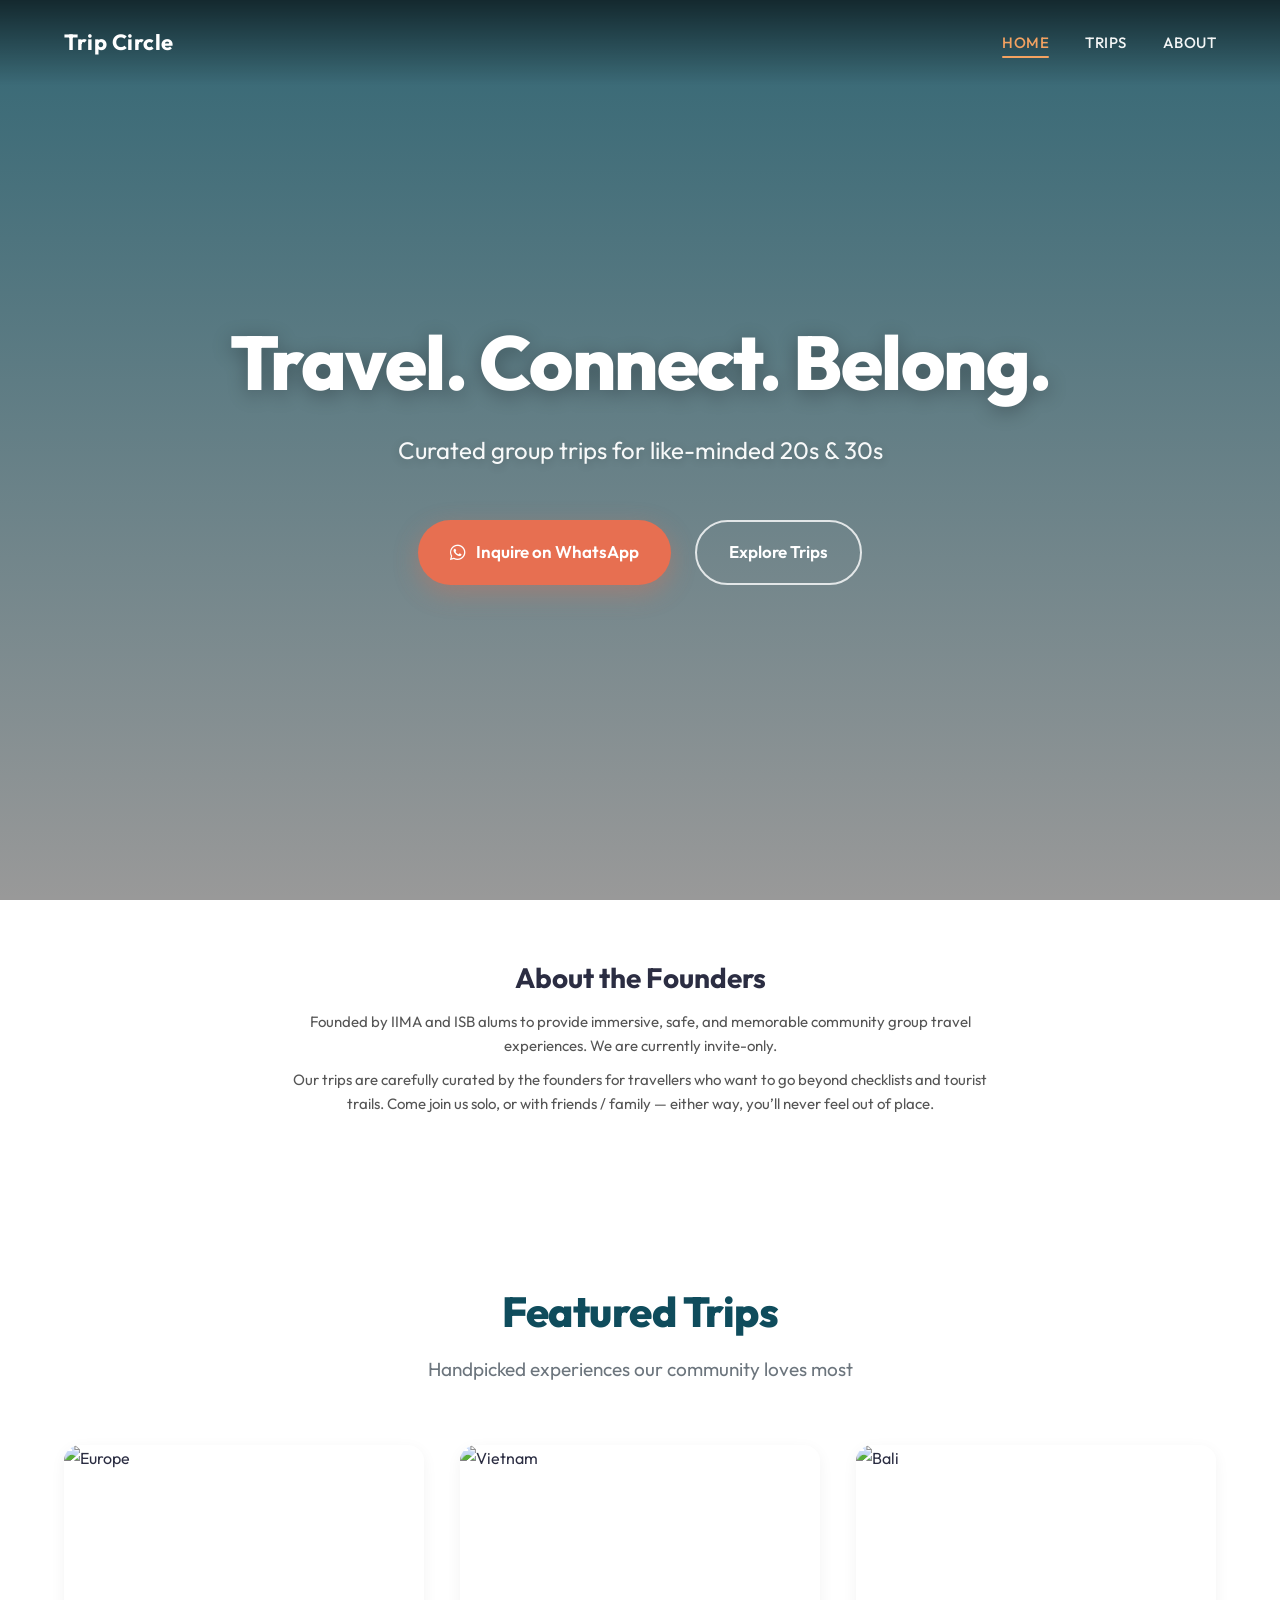
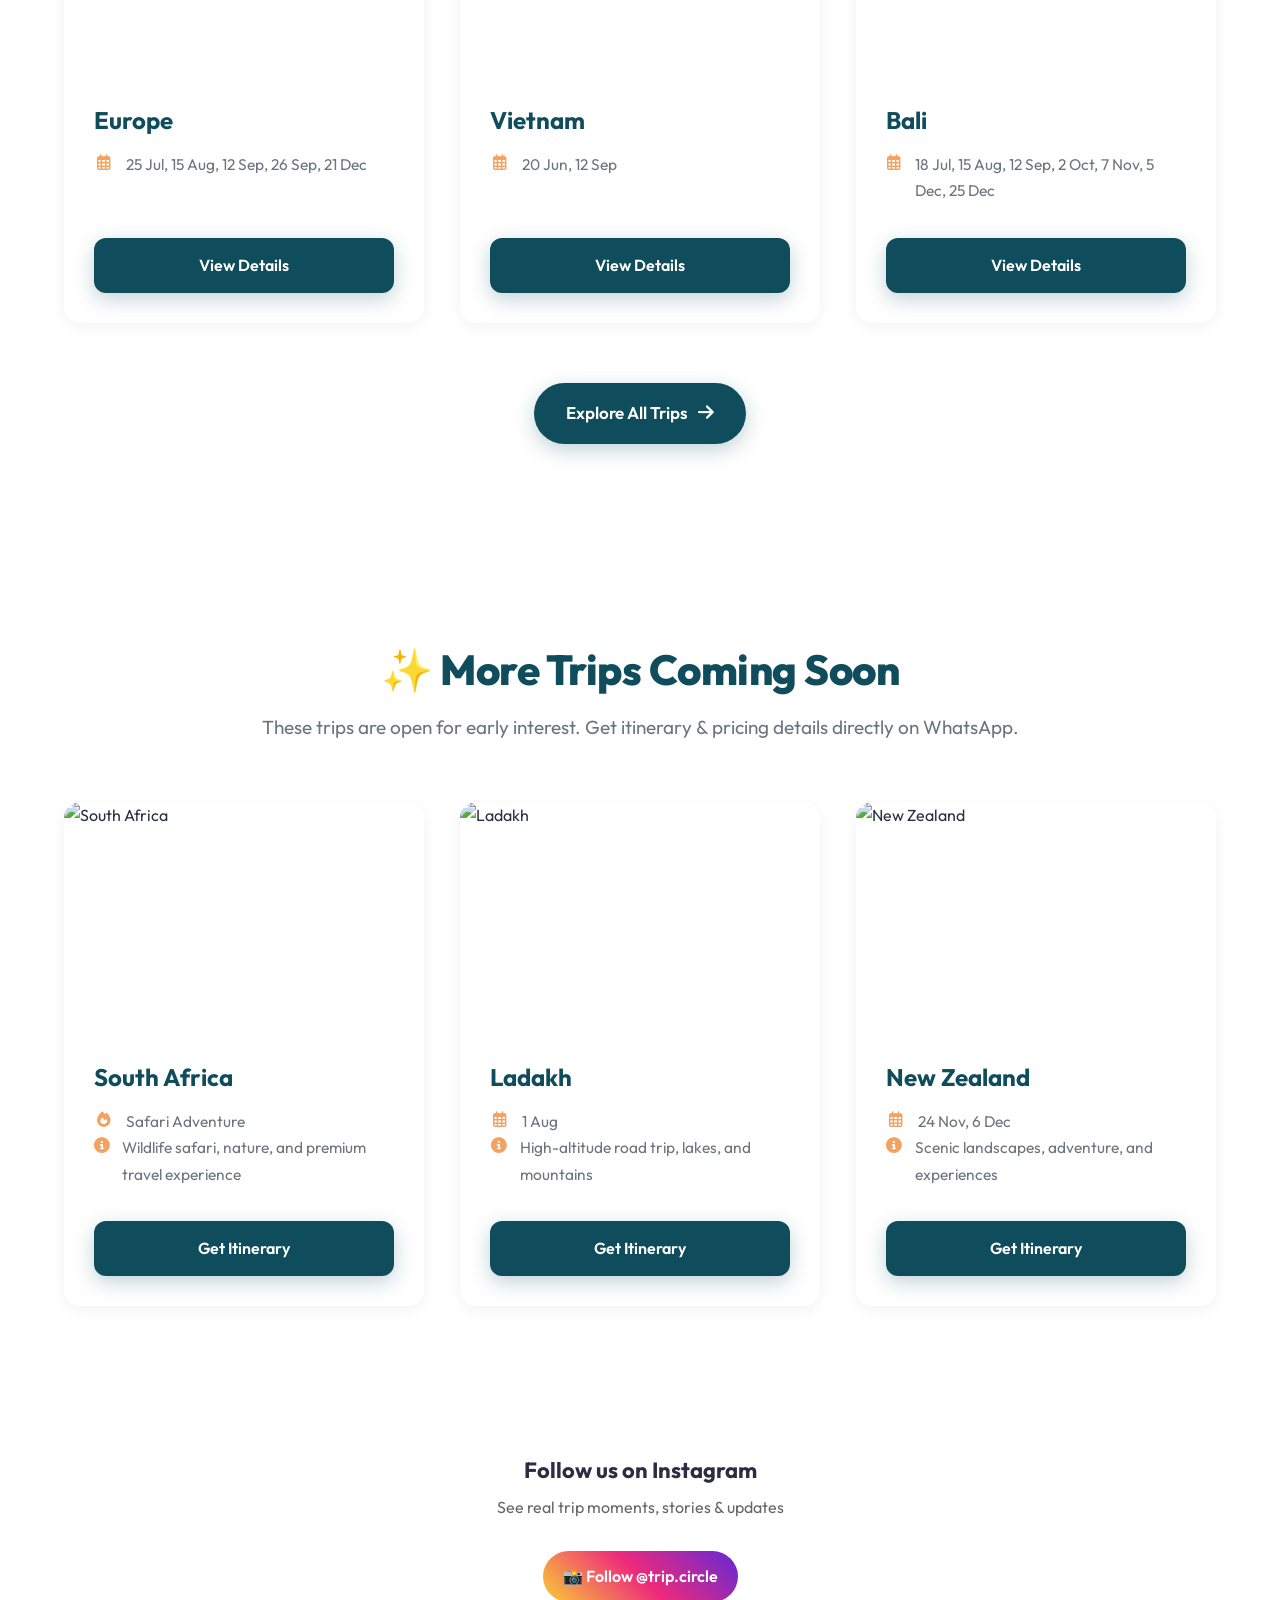
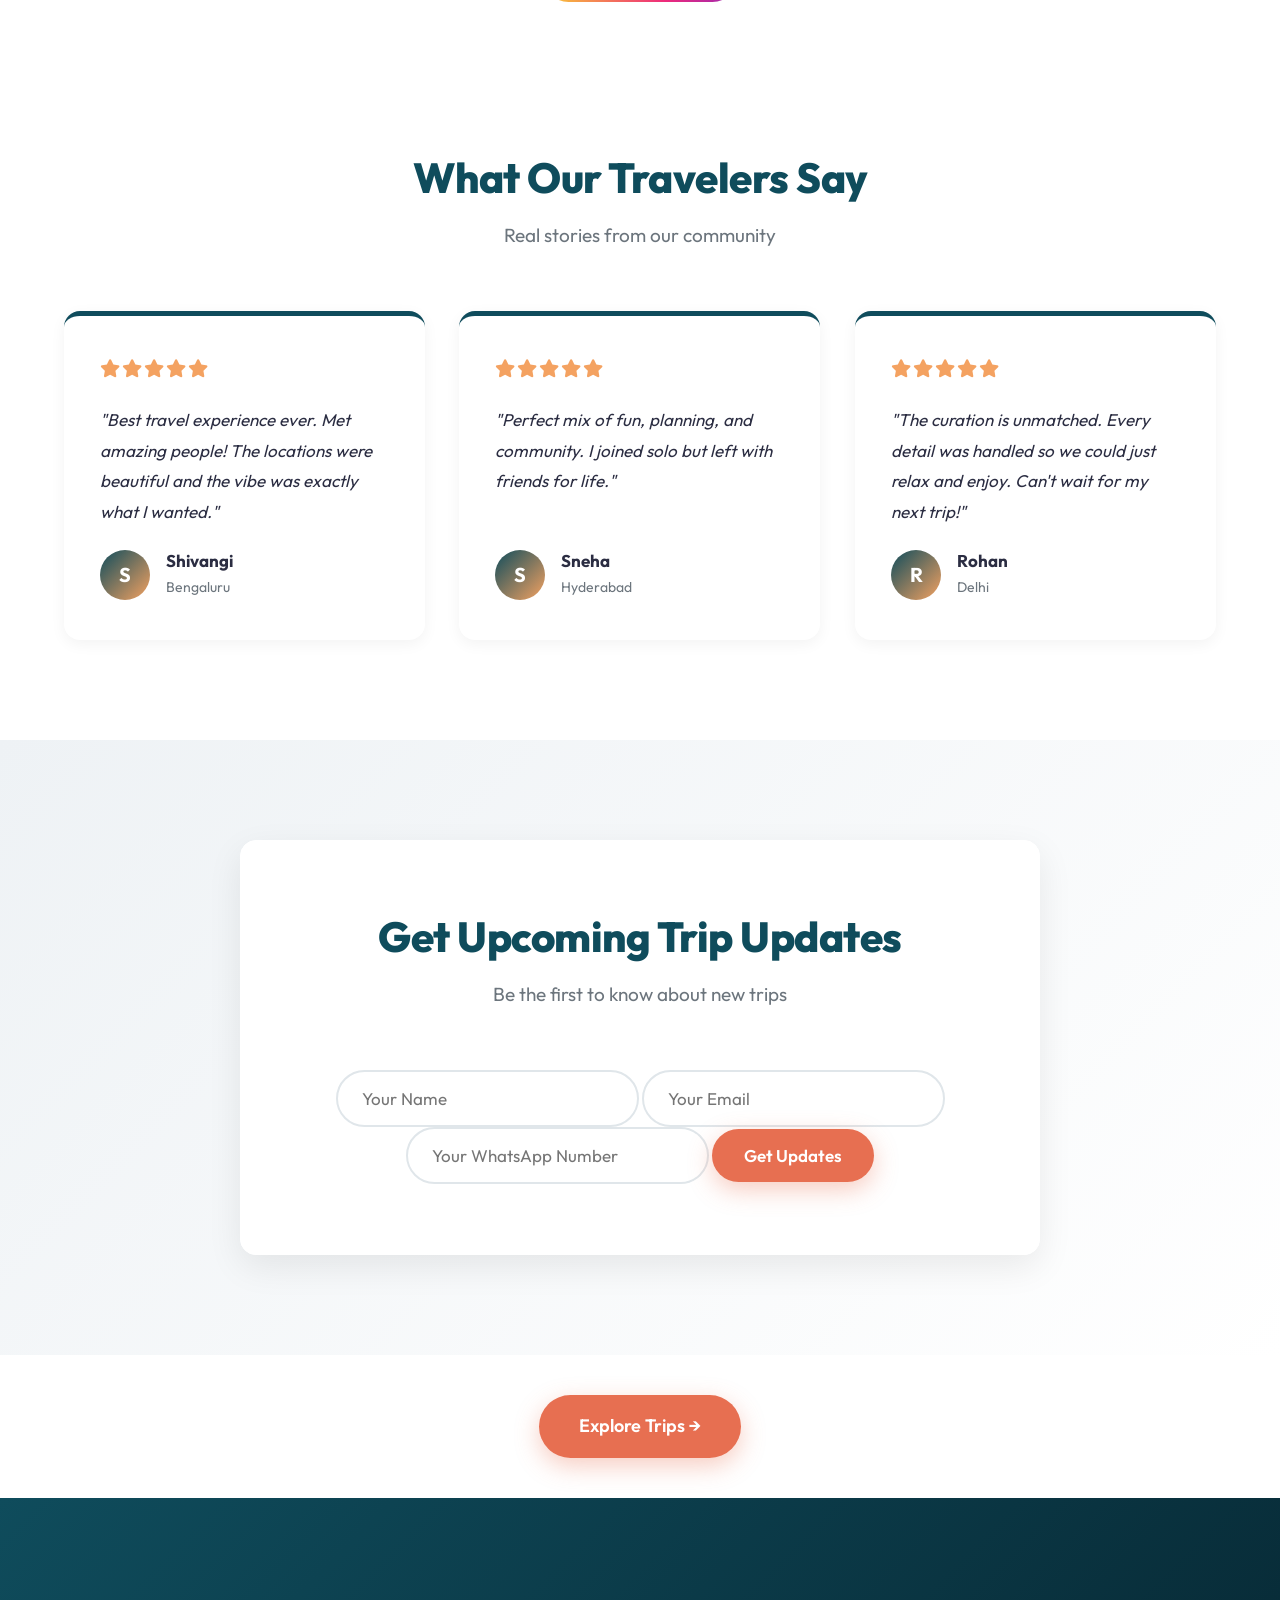
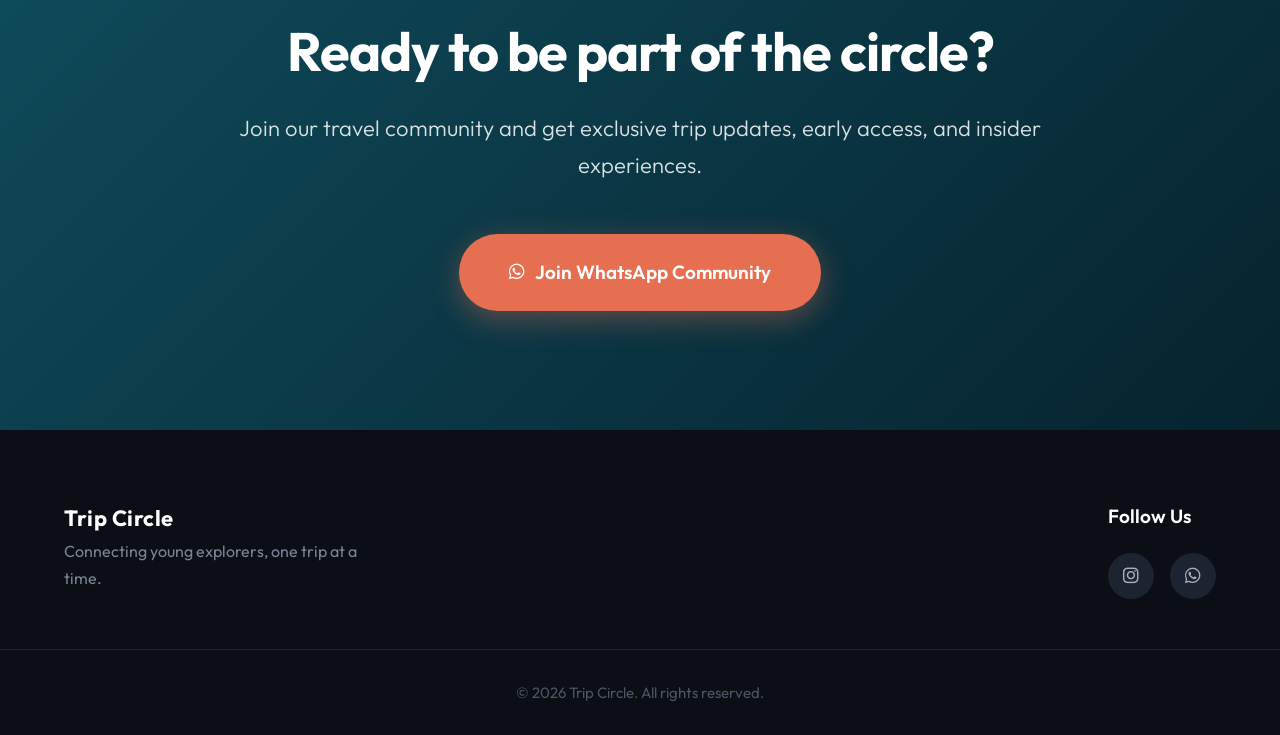
==== index.html @ e9e3b8f3 "Add files via upload Initial Trip Circle website upload" ====
<!DOCTYPE html>
<html lang="en">

<head>
    <meta charset="UTF-8">
    <meta name="viewport" content="width=device-width, initial-scale=1.0">
    <title>Trip Circle - Home</title>
    <meta name="description" content="Curated group trips for like-minded 20s & 30s. Join Trip Circle and travel with your tribe.">
    <link rel="preconnect" href="https://fonts.googleapis.com">
    <link rel="preconnect" href="https://fonts.gstatic.com" crossorigin>
    <link href="https://fonts.googleapis.com/css2?family=Outfit:wght@300;400;500;600;700;800&display=swap" rel="stylesheet">
    <link rel="stylesheet" href="https://cdnjs.cloudflare.com/ajax/libs/font-awesome/6.4.0/css/all.min.css">
    <link rel="stylesheet" href="style.css">
</head>

<body>

    <!-- NAVIGATION -->
    <nav class="navbar fade-in">
        <div class="nav-container">
            <a href="index.html" class="logo-text-only" style="text-decoration: none;">Trip Circle</a>
            <div class="menu-toggle">☰</div>
            <div class="menu-overlay"></div>
            <ul class="nav-links">
                <li><a href="index.html" class="active">Home</a></li>
                <li><a href="trips.html">Trips</a></li>
                <li><a href="about.html">About</a></li>
            </ul>
        </div>
    </nav>

    <!-- HERO SECTION -->
    <header class="hero">
        <div class="hero-overlay"></div>
        <div class="hero-content fade-up-load">
            <h1>Travel. Connect. Belong.</h1>
            <p>Curated group trips for like-minded 20s & 30s</p>
            <div class="hero-actions cta-buttons">
                <a href="https://wa.me/919480068906"
                    class="btn btn-primary pulse-anim" target="_blank" rel="noopener noreferrer">
                    <i class="fab fa-whatsapp"></i> Inquire on WhatsApp
                </a>
                <a href="trips.html" class="btn btn-outline">Explore Trips</a>
            </div>
        </div>
    </header>

    <section class="about-founders">
        <div class="container">
            <h2>About the Founders</h2>
            <p>
                Founded by IIMA and ISB alums to provide immersive, safe, and memorable community group travel experiences.
                We are currently invite-only.
            </p>
            <p>
                Our trips are carefully curated by the founders for travellers who want to go beyond checklists and tourist trails.
                Come join us solo, or with friends / family — either way, you’ll never feel out of place.
            </p>
        </div>
    </section>

    <!-- FEATURED TRIPS SECTION (3 only on Home) -->
    <section id="trips" class="up-trips section">
        <div class="container">
            <div class="section-title fade-up">
                <h2>Featured Trips</h2>
                <p>Handpicked experiences our community loves most</p>
            </div>

            <div class="trips-grid">
                <!-- Europe - Most Popular -->
                <div class="trip-card fade-up">
                    <div class="trip-img">
                        <img src="images/europe.jpg"
                            alt="Europe" loading="lazy">
                    </div>
                    <div class="trip-content">
                        <div class="trip-header">
                            <h3>Europe</h3>
                        </div>
                        <ul class="trip-details">
                            <li><i class="far fa-calendar-alt"></i> 25 Jul, 15 Aug, 12 Sep, 26 Sep, 21 Dec</li>
                        </ul>
                        <a href="europe-amsterdam-budapest.html"
                            class="btn btn-secondary btn-block">
                            View Details
                        </a>
                    </div>
                </div>

                <!-- Vietnam - Featured -->
                <div class="trip-card fade-up" style="transition-delay: 80ms;">
                    <div class="trip-img">
                        <img src="images/vietnam.jpg"
                            alt="Vietnam" loading="lazy">
                    </div>
                    <div class="trip-content">
                        <div class="trip-header">
                            <h3>Vietnam</h3>
                        </div>
                        <ul class="trip-details">
                            <li><i class="far fa-calendar-alt"></i> 20 Jun, 12 Sep</li>
                        </ul>
                        <a href="vietnam.html"
                            class="btn btn-secondary btn-block">
                            View Details
                        </a>
                    </div>
                </div>

                <!-- Bali -->
                <div class="trip-card fade-up" style="transition-delay: 160ms;">
                    <div class="trip-img">
                        <img src="images/bali.jpg"
                            alt="Bali" loading="lazy">
                    </div>
                    <div class="trip-content">
                        <div class="trip-header">
                            <h3>Bali</h3>
                        </div>
                        <ul class="trip-details">
                            <li><i class="far fa-calendar-alt"></i> 18 Jul, 15 Aug, 12 Sep, 2 Oct, 7 Nov, 5 Dec, 25 Dec</li>
                        </ul>
                        <a href="bali.html"
                            class="btn btn-secondary btn-block">
                            View Details
                        </a>
                    </div>
                </div>
            </div>

            <!-- Explore All CTA -->
            <div class="explore-all-wrap fade-up">
                <a href="trips.html" class="btn btn-secondary">
                    Explore All Trips <i class="fas fa-arrow-right"></i>
                </a>
            </div>
        </div>
    </section>

    <!-- MORE TRIPS COMING SOON -->
    <section class="section">
        <div class="container">
            <div class="section-title fade-up">
                <h2>✨ More Trips Coming Soon</h2>
                <p>These trips are open for early interest. Get itinerary & pricing details directly on WhatsApp.</p>
            </div>

            <div class="trips-grid">
                <!-- South Africa -->
                <div class="trip-card fade-up">
                    <div class="trip-img">
                        <img src="images/east-africa.jpg" alt="South Africa" loading="lazy">
                    </div>
                    <div class="trip-content">
                        <div class="trip-header">
                            <h3>South Africa</h3>
                        </div>
                        <ul class="trip-details">
                            <li><i class="fas fa-fire"></i> Safari Adventure</li>
                            <li><i class="fas fa-info-circle"></i> Wildlife safari, nature, and premium travel experience</li>
                        </ul>
                        <a href="https://wa.me/919480068906?text=Hey%20I%20am%20interested%20in%20South%20Africa%20trip" class="btn btn-secondary btn-block" target="_blank" rel="noopener noreferrer" data-static-wa="true">Get Itinerary</a>
                    </div>
                </div>

                <!-- Ladakh -->
                <div class="trip-card fade-up" style="transition-delay: 70ms;">
                    <div class="trip-img">
                        <img src="images/ladakh.jpg" alt="Ladakh" loading="lazy">
                    </div>
                    <div class="trip-content">
                        <div class="trip-header">
                            <h3>Ladakh</h3>
                        </div>
                        <ul class="trip-details">
                            <li><i class="far fa-calendar-alt"></i> 1 Aug</li>
                            <li><i class="fas fa-info-circle"></i> High-altitude road trip, lakes, and mountains</li>
                        </ul>
                        <a href="https://wa.me/919480068906?text=Hey%20I%20am%20interested%20in%20Ladakh%20trip" class="btn btn-secondary btn-block" target="_blank" rel="noopener noreferrer" data-static-wa="true">Get Itinerary</a>
                    </div>
                </div>

                <!-- New Zealand -->
                <div class="trip-card fade-up" style="transition-delay: 140ms;">
                    <div class="trip-img">
                        <img src="images/new-zealand.jpg" alt="New Zealand" loading="lazy">
                    </div>
                    <div class="trip-content">
                        <div class="trip-header">
                            <h3>New Zealand</h3>
                        </div>
                        <ul class="trip-details">
                            <li><i class="far fa-calendar-alt"></i> 24 Nov, 6 Dec</li>
                            <li><i class="fas fa-info-circle"></i> Scenic landscapes, adventure, and experiences</li>
                        </ul>
                        <a href="https://wa.me/919480068906?text=Hey%20I%20am%20interested%20in%20New%20Zealand%20trip" class="btn btn-secondary btn-block" target="_blank" rel="noopener noreferrer" data-static-wa="true">Get Itinerary</a>
                    </div>
                </div>
            </div>
        </div>
    </section>

    <section class="insta-follow">
        <h3>Follow us on Instagram</h3>
        <p>See real trip moments, stories & updates</p>
        <a href="https://www.instagram.com/trip.circle?igsh=MXNuM3I5YWVoNGF1Mg==" target="_blank" class="insta-btn">
            📸 Follow @trip.circle
        </a>
    </section>

    <!-- REVIEWS SECTION -->
    <section id="reviews" class="reviews section">
        <div class="container">
            <div class="section-title fade-up">
                <h2>What Our Travelers Say</h2>
                <p>Real stories from our community</p>
            </div>
            <div class="reviews-grid">
                <div class="review-card fade-up" style="transition-delay: 50ms;">
                    <div class="stars">
                        <i class="fas fa-star"></i><i class="fas fa-star"></i><i class="fas fa-star"></i><i class="fas fa-star"></i><i class="fas fa-star"></i>
                    </div>
                    <p class="review-text">"Best travel experience ever. Met amazing people! The locations were beautiful and the vibe was exactly what I wanted."</p>
                    <div class="reviewer">
                        <div class="reviewer-initial">S</div>
                        <div class="reviewer-info">
                            <h4>Shivangi</h4><span>Bengaluru</span>
                        </div>
                    </div>
                </div>
                <div class="review-card fade-up" style="transition-delay: 150ms;">
                    <div class="stars">
                        <i class="fas fa-star"></i><i class="fas fa-star"></i><i class="fas fa-star"></i><i class="fas fa-star"></i><i class="fas fa-star"></i>
                    </div>
                    <p class="review-text">"Perfect mix of fun, planning, and community. I joined solo but left with friends for life."</p>
                    <div class="reviewer">
                        <div class="reviewer-initial">S</div>
                        <div class="reviewer-info">
                            <h4>Sneha</h4><span>Hyderabad</span>
                        </div>
                    </div>
                </div>
                <div class="review-card fade-up" style="transition-delay: 250ms;">
                    <div class="stars">
                        <i class="fas fa-star"></i><i class="fas fa-star"></i><i class="fas fa-star"></i><i class="fas fa-star"></i><i class="fas fa-star"></i>
                    </div>
                    <p class="review-text">"The curation is unmatched. Every detail was handled so we could just relax and enjoy. Can't wait for my next trip!"</p>
                    <div class="reviewer">
                        <div class="reviewer-initial">R</div>
                        <div class="reviewer-info">
                            <h4>Rohan</h4><span>Delhi</span>
                        </div>
                    </div>
                </div>
            </div>
        </div>
    </section>

    <!-- EMAIL SUBSCRIPTION SECTION -->
    <section class="newsletter section fade-up">
        <div class="container">
            <div class="newsletter-card">
                <div class="section-title">
                    <h2>Get Upcoming Trip Updates</h2>
                    <p>Be the first to know about new trips</p>
                </div>
                                <form name="trip-updates" method="POST" data-netlify="true" netlify-honeypot="bot-field" action="/thank-you.html">

  <input type="hidden" name="form-name" value="trip-updates" />

    <p style="display:none">
        <label>Don’t fill this out: <input name="bot-field" /></label>
    </p>

  <input type="text" name="name" placeholder="Your Name" required class="form-input">

  <input type="email" name="email" placeholder="Your Email" required class="form-input">

    <input type="tel" name="whatsapp" placeholder="Your WhatsApp Number" required class="form-input">

  <button type="submit" class="btn btn-primary">Get Updates</button>

</form>
                <div id="success-msg" class="success-msg">You're now part of Trip Circle 🎉</div>
            </div>
        </div>
    </section>

    <!-- EXPLORE TRIPS BUTTON SECTION -->
    <section class="section" style="text-align: center; padding: 40px 0;">
        <div class="container fade-up">
            <a href="trips.html" class="btn btn-primary" style="font-size: 18px; padding: 16px 40px; border-radius: 50px;">Explore Trips &rarr;</a>
        </div>
    </section>

    <!-- FINAL CTA SECTION -->
    <section class="final-cta">
        <div class="cta-content fade-up">
            <h2>Ready to be part of the circle?</h2>
            <p>Join our travel community and get exclusive trip updates, early access, and insider experiences.</p>
            <a href="https://whatsapp.com/channel/0029VbBq3bUJkK7CwxouRG3i"
               class="btn btn-cta pulse-anim" target="_blank" rel="noopener noreferrer">
                <i class="fab fa-whatsapp"></i> Join WhatsApp Community
            </a>
        </div>
    </section>

    <!-- FOOTER -->
    <footer class="footer">
        <div class="container footer-content">
            <div class="brand">
                <div class="logo-text-only">Trip Circle</div>
                <p>Connecting young explorers, one trip at a time.</p>
            </div>
            <div class="links">
                <p>Follow Us</p>
                <div class="socials">
                    <a href="https://www.instagram.com/trip.circle?igsh=MXNuM3I5YWVoNGF1Mg==" target="_blank" rel="noopener noreferrer"><i class="fab fa-instagram"></i></a>
                    <a href="https://whatsapp.com/channel/0029VbBq3bUJkK7CwxouRG3i" target="_blank" rel="noopener noreferrer"><i class="fab fa-whatsapp"></i></a>
                </div>
            </div>
        </div>
        <div class="copyright">&copy; 2026 Trip Circle. All rights reserved.</div>
    </footer>

    <script>
        function applyDynamicWhatsAppLinks() {
            const baseWhatsAppUrl = "https://wa.me/919480068906";
            const defaultTripName = (document.querySelector(".page-hero h1, .hero h1, h1")?.textContent || document.title || "Trip")
                .replace(/\s*-\s*Trip Circle\s*$/i, "")
                .trim();

            document.querySelectorAll("a[href*=\"wa.me/919480068906\"]:not([data-static-wa='true'])").forEach(link => {
                let tripName = defaultTripName;
                const tripCard = link.closest(".trip-card, .trip-item, .destination-card, .card");
                const heading = tripCard ? tripCard.querySelector("h2, h3, h4") : null;
                if (heading && heading.textContent.trim()) {
                    tripName = heading.textContent.trim();
                }

                const message = "Hi Trip Circle, I'm interested in " + tripName + ". Please share details.";
                link.href = baseWhatsAppUrl + "?text=" + encodeURIComponent(message);
            });
        }

        document.addEventListener('DOMContentLoaded', () => {
            applyDynamicWhatsAppLinks();
            const observer = new IntersectionObserver((entries, obs) => {
                entries.forEach(entry => {
                    if (entry.isIntersecting) {
                        entry.target.classList.add('visible');
                        obs.unobserve(entry.target);
                    }
                });
            }, { threshold: 0.12 });
            document.querySelectorAll('.fade-up').forEach(el => observer.observe(el));

            const form = document.getElementById('subscribe-form');
            const successMsg = document.getElementById('success-msg');
            if (form) {
                form.addEventListener('submit', (e) => {
                    e.preventDefault();
                    const btn = form.querySelector('button');
                    btn.innerHTML = '<i class="fas fa-spinner fa-spin"></i>';
                    setTimeout(() => {
                        form.style.display = 'none';
                        successMsg.style.display = 'block';
                    }, 800);
                });
            }
        });

        const menu = document.querySelector(".nav-links");
        const overlay = document.querySelector(".menu-overlay");
        const menuToggle = document.querySelector(".menu-toggle");

        if (menuToggle && menu && overlay) {
            menuToggle.onclick = () => {
                menu.classList.toggle("active");
                overlay.classList.toggle("active");
            };

            overlay.onclick = () => {
                menu.classList.remove("active");
                overlay.classList.remove("active");
            };

            document.querySelectorAll(".nav-links a").forEach(link => {
                link.addEventListener("click", () => {
                    menu.classList.remove("active");
                    overlay.classList.remove("active");
                });
            });
        }
    </script>
</body>
</html>
---- style.css ----
/* ==========================================================================
   CSS VARIABLES & BASE STYLES
   ========================================================================== */
:root {
    --primary: #0f4c5c;
    --primary-dark: #093440;
    --secondary: #e76f51;
    --secondary-light: #f4a261;
    --text-main: #2b2d42;
    --text-muted: #6c757d;
    --bg-light: #f6f8f9;
    --bg-newsletter: linear-gradient(135deg, #eef2f5 0%, #ffffff 100%);
    --bg-white: #ffffff;
    --font-main: 'Outfit', sans-serif;
    --border-radius: 16px;
    --border-radius-sm: 10px;
    --transition: all 0.35s cubic-bezier(0.25, 0.8, 0.25, 1);
    --shadow-sm: 0 4px 15px rgba(0, 0, 0, 0.05);
    --shadow-md: 0 12px 35px rgba(0, 0, 0, 0.08);
    --shadow-lg: 0 25px 50px rgba(0, 0, 0, 0.12);
}

* {
    margin: 0;
    padding: 0;
    box-sizing: border-box;
}

html {
    scroll-behavior: smooth;
}

body {
    font-family: var(--font-main);
    color: var(--text-main);
    background-color: var(--bg-white);
    line-height: 1.7;
    overflow-x: hidden;
    -webkit-font-smoothing: antialiased;
}

h1, h2, h3, h4 {
    font-weight: 700;
    line-height: 1.25;
    color: var(--text-main);
}

a {
    text-decoration: none;
    color: inherit;
    transition: var(--transition);
}

img {
    max-width: 100%;
    display: block;
    object-fit: cover;
}

/* ==========================================================================
   SCROLL ANIMATIONS (Intersection Observer)
   ========================================================================== */
.fade-up {
    opacity: 0;
    transform: translateY(40px);
    transition: opacity 0.8s cubic-bezier(0.16, 1, 0.3, 1), transform 0.8s cubic-bezier(0.16, 1, 0.3, 1);
    will-change: opacity, transform;
}

.fade-up.visible {
    opacity: 1;
    transform: translateY(0);
}

.fade-in {
    animation: fadeIn 1.5s ease forwards;
}

.fade-up-load {
    animation: fadeUpLoad 1.2s cubic-bezier(0.16, 1, 0.3, 1) forwards;
}

@keyframes fadeIn {
    0%   { opacity: 0; }
    100% { opacity: 1; }
}

@keyframes fadeUpLoad {
    0%   { opacity: 0; transform: translateY(30px); }
    100% { opacity: 1; transform: translateY(0); }
}

/* ==========================================================================
   UTILITIES
   ========================================================================== */
.container {
    max-width: 1200px;
    margin: 0 auto;
    padding: 0 24px;
}

.section {
    padding: 100px 0;
}

.section-title {
    text-align: center;
    margin-bottom: 60px;
}

.section-title h2 {
    font-size: 42px;
    font-weight: 800;
    margin-bottom: 14px;
    color: var(--primary);
    letter-spacing: -0.5px;
}

.section-title p {
    font-size: 19px;
    color: var(--text-muted);
}

.payment-terms-section {
    margin-top: 40px;
    margin-bottom: 40px;
}

.payment-terms-section h2 {
    font-size: 36px;
    font-weight: 800;
    color: var(--primary);
    margin-bottom: 20px;
    text-align: center;
}

.payment-box {
    background: #fff;
    border-radius: 16px;
    padding: 20px;
    box-shadow: 0 8px 24px rgba(0, 0, 0, 0.06);
}

.payment-box p {
    margin: 8px 0;
    font-size: 15px;
}

.title-underline {
    width: 60px;
    height: 4px;
    background: linear-gradient(to right, var(--primary), var(--secondary));
    border-radius: 2px;
    margin: 16px auto 0;
}

.bg-light {
    background-color: var(--bg-light);
}

.text-center {
    text-align: center;
}

.about-trip {
    padding: 80px 0 40px;
}

.about-trip .container {
    text-align: center;
}

.about-trip h2 {
    font-size: 32px;
    color: var(--primary);
    margin-bottom: 12px;
}

.about-trip p {
    max-width: 820px;
    margin: 0 auto;
    font-size: 18px;
    color: var(--text-muted);
    line-height: 1.7;
}

/* ==========================================================================
   BUTTONS
   ========================================================================== */
.btn {
    display: inline-flex;
    align-items: center;
    justify-content: center;
    gap: 10px;
    padding: 16px 32px;
    border-radius: 50px;
    font-family: var(--font-main);
    font-weight: 600;
    font-size: 17px;
    cursor: pointer;
    border: none;
    transition: transform 0.3s cubic-bezier(0.25, 0.8, 0.25, 1), box-shadow 0.3s ease, background 0.3s ease;
    white-space: nowrap;
}

.btn i {
    font-size: 18px;
}

.btn-primary {
    background: var(--secondary);
    color: #fff;
    box-shadow: 0 8px 25px rgba(231, 111, 81, 0.35);
}

.btn-primary:hover {
    background: #d65536;
    transform: translateY(-4px);
    box-shadow: 0 12px 30px rgba(231, 111, 81, 0.45);
}

.btn-outline {
    background: transparent;
    color: #fff;
    border: 2px solid rgba(255, 255, 255, 0.8);
    backdrop-filter: blur(5px);
}

.btn-outline:hover {
    background: rgba(255, 255, 255, 0.15);
    border-color: #fff;
    transform: translateY(-2px);
}

.btn-secondary {
    background: var(--primary);
    color: #fff;
    box-shadow: 0 6px 20px rgba(15, 76, 92, 0.25);
}

.btn-secondary:hover {
    background: var(--primary-dark);
    transform: translateY(-3px);
    box-shadow: 0 10px 25px rgba(15, 76, 92, 0.35);
}

.btn-cta {
    background: var(--secondary);
    color: white;
    padding: 22px 50px;
    font-size: 19px;
    box-shadow: 0 8px 30px rgba(231, 111, 81, 0.4);
}

.btn-cta:hover {
    background: #d65536;
    transform: translateY(-4px);
}

.btn-block {
    display: flex;
    width: 100%;
    margin-top: 24px;
    padding: 14px;
    border-radius: 12px;
    font-size: 16px;
}

.pulse-anim {
    animation: pulse 2.5s infinite;
}

@keyframes pulse {
    0%   { box-shadow: 0 0 0 0 rgba(231, 111, 81, 0.6); }
    70%  { box-shadow: 0 0 0 16px rgba(231, 111, 81, 0); }
    100% { box-shadow: 0 0 0 0 rgba(231, 111, 81, 0); }
}

/* ==========================================================================
   NAVIGATION
   ========================================================================== */
.navbar {
    position: absolute;
    top: 0;
    width: 100%;
    z-index: 100;
    padding: 24px 0;
    background: linear-gradient(to bottom, rgba(0,0,0,0.6), transparent);
}

.nav-container {
    max-width: 1200px;
    margin: 0 auto;
    padding: 0 24px;
    display: flex;
    justify-content: space-between;
    align-items: center;
}

.logo {
    display: flex;
    align-items: center;
    gap: 10px;
    text-decoration: none;
}

.nav-links {
    list-style: none;
    display: flex;
    gap: 36px;
}

.nav-links a {
    color: rgba(255,255,255,0.95);
    font-weight: 500;
    font-size: 15px;
    text-transform: uppercase;
    letter-spacing: 0.5px;
    position: relative;
}

.nav-links a::after {
    content: '';
    position: absolute;
    bottom: -6px;
    left: 0;
    width: 0;
    height: 2px;
    background: var(--secondary-light);
    border-radius: 2px;
    transition: width 0.3s ease;
}

.nav-links a:hover::after,
.nav-links a.active::after {
    width: 100%;
}

.nav-links a:hover,
.nav-links a.active {
    color: var(--secondary-light);
}

/* ==========================================================================
   HERO BLOCKS
   ========================================================================== */
.hero {
    position: relative;
    height: 100vh;
    min-height: 680px;
    display: flex;
    align-items: center;
    justify-content: center;
    text-align: center;
    background-image: url('https://images.unsplash.com/photo-1539635278303-d4002c07eae3?auto=format&fit=crop&w=1920&q=80');
    background-size: cover;
    background-position: center;
}

.hero-overlay {
    position: absolute;
    inset: 0;
    background: linear-gradient(to bottom, rgba(15, 76, 92, 0.85) 0%, rgba(0, 0, 0, 0.4) 100%);
    z-index: 1;
}

.hero-content {
    position: relative;
    z-index: 2;
    max-width: 900px;
    color: #fff;
    padding: 0 24px;
}

.hero h1 {
    font-size: 76px;
    font-weight: 800;
    margin-bottom: 20px;
    color: #fff;
    letter-spacing: -1.5px;
    text-shadow: 0 4px 20px rgba(0,0,0,0.3);
}

.hero p {
    font-size: 24px;
    font-weight: 400;
    margin-bottom: 50px;
    color: rgba(255, 255, 255, 0.95);
    text-shadow: 0 2px 10px rgba(0,0,0,0.2);
}

.hero-actions {
    display: flex;
    justify-content: center;
    gap: 24px;
}

/* INNER PAGE NAVBAR (solid, non-transparent) */
.navbar-inner {
    position: relative;
    top: 0;
    width: 100%;
    z-index: 100;
    padding: 20px 0;
    background: var(--primary-dark);
    box-shadow: 0 2px 20px rgba(0,0,0,0.25);
}

.navbar-inner .nav-container {
    max-width: 1200px;
    margin: 0 auto;
    padding: 0 24px;
    display: flex;
    justify-content: space-between;
    align-items: center;
}

.navbar-inner .logo {
    font-size: 24px;
    font-weight: 800;
    color: #fff;
    text-decoration: none;
    letter-spacing: 0.5px;
}

.navbar-inner .nav-links {
    list-style: none;
    display: flex;
    gap: 36px;
}

.navbar-inner .nav-links a {
    color: rgba(255,255,255,0.85);
    font-weight: 500;
    font-size: 15px;
    text-transform: uppercase;
    letter-spacing: 0.5px;
    position: relative;
    text-decoration: none;
}

.navbar-inner .nav-links a::after {
    content: '';
    position: absolute;
    bottom: -6px;
    left: 0;
    width: 0;
    height: 2px;
    background: var(--secondary-light);
    border-radius: 2px;
    transition: width 0.3s ease;
}

.navbar-inner .nav-links a:hover::after,
.navbar-inner .nav-links a.active::after {
    width: 100%;
}

.navbar-inner .nav-links a:hover,
.navbar-inner .nav-links a.active {
    color: var(--secondary-light);
}

/* INTERNAL PAGE HERO */
.page-hero {
    position: relative;
    height: 320px;
    display: flex;
    align-items: center;
    justify-content: center;
    text-align: center;
    background-image: url('https://images.unsplash.com/photo-1469854523086-cc02fe5d8800?auto=format&fit=crop&w=1920&q=80');
    background-size: cover;
    background-position: center;
}

.page-hero-overlay {
    position: absolute;
    inset: 0;
    background: linear-gradient(160deg, rgba(9, 52, 64, 0.9) 0%, rgba(15, 76, 92, 0.75) 100%);
    z-index: 1;
}

.page-hero h1 {
    position: relative;
    z-index: 2;
    font-size: 48px;
    font-weight: 800;
    color: #fff;
    letter-spacing: -0.5px;
    margin-top: 40px;
}

/* ==========================================================================
   ABOUT SECTION
   ========================================================================== */
.about .about-card {
    background: #fff;
    border-radius: var(--border-radius);
    padding: 70px 80px;
    box-shadow: var(--shadow-md);
    max-width: 820px;
    margin: 0 auto;
    border-top: 6px solid var(--primary);
    text-align: center;
}

.about-icon {
    font-size: 40px;
    color: var(--secondary-light);
    margin-bottom: 24px;
}

.about-content {
    max-width: 680px;
    margin: 0 auto;
}

.about-content p {
    font-size: 18px;
    color: var(--text-main);
    margin-bottom: 20px;
    line-height: 1.8;
}

.about-content p:last-child {
    margin-bottom: 0;
}

.highlight-inline {
    font-weight: 700;
    color: var(--primary);
    position: relative;
    z-index: 1;
}

.highlight-inline::before {
    content: '';
    position: absolute;
    bottom: 2px;
    left: 0;
    width: 100%;
    height: 8px;
    background: rgba(244, 162, 97, 0.3);
    z-index: -1;
    border-radius: 4px;
}

.highlight-text {
    font-weight: 600 !important;
    font-size: 19px !important;
    background: var(--bg-light);
    padding: 20px 24px;
    border-radius: var(--border-radius-sm);
    color: var(--primary) !important;
    margin-top: 30px !important;
    display: inline-block;
    border: 1px solid rgba(15, 76, 92, 0.1);
}

/* ==========================================================================
   UPCOMING TRIPS SECTION
   ========================================================================== */
.trips-grid {
    display: grid;
    grid-template-columns: repeat(auto-fit, minmax(280px, 1fr));
    gap: 36px;
}

.trip-card {
    background: var(--bg-white);
    border-radius: var(--border-radius);
    overflow: hidden;
    box-shadow: var(--shadow-sm);
    transition: transform 0.4s cubic-bezier(0.25, 0.8, 0.25, 1), box-shadow 0.4s ease;
    display: flex;
    flex-direction: column;
}

.trip-card:hover {
    transform: translateY(-12px);
    box-shadow: var(--shadow-lg);
}

.trip-img {
    position: relative;
    height: 230px;
    overflow: hidden;
}

.trip-img img {
    height: 100%;
    width: 100%;
    transition: transform 0.6s cubic-bezier(0.25, 0.8, 0.25, 1);
}

.trip-card:hover .trip-img img {
    transform: scale(1.1);
}

.trip-badge {
    position: absolute;
    top: 16px;
    right: 16px;
    padding: 6px 14px;
    border-radius: 8px;
    font-size: 13px;
    font-weight: 700;
    text-transform: uppercase;
    letter-spacing: 0.5px;
    z-index: 2;
    box-shadow: 0 4px 10px rgba(0,0,0,0.2);
}

.badge-hot {
    background: linear-gradient(135deg, #ff416c 0%, #ff4b2b 100%);
    color: white;
}

.badge-warn {
    background: var(--secondary);
    color: white;
}

.badge-danger {
    background: #111;
    color: white;
}

.trip-content {
    padding: 30px;
    flex-grow: 1;
    display: flex;
    flex-direction: column;
}

.trip-header {
    margin-bottom: 16px;
}

.trip-header h3 {
    font-size: 24px;
    color: var(--primary);
}

.trip-details {
    list-style: none;
    margin-bottom: 10px;
    flex-grow: 1;
}

.trip-details li {
    display: flex;
    align-items: flex-start;
    gap: 12px;
    color: var(--text-muted);
    font-size: 15.5px;
}

.trip-details li i {
    color: var(--secondary-light);
    width: 20px;
    text-align: center;
    margin-top: 4px;
}

.explore-all-wrap {
    text-align: center;
    margin-top: 60px;
}

/* ==========================================================================
   GALLERY PAGE GRID
   ========================================================================== */
.gallery-page-grid {
    display: grid;
    grid-template-columns: repeat(auto-fill, minmax(280px, 1fr));
    gap: 20px;
}

/* GALLERY ITEMS */
.gallery-item {
    position: relative;
    border-radius: var(--border-radius-sm);
    overflow: hidden;
    height: 280px;
    cursor: pointer;
}

.gallery-item img {
    width: 100%;
    height: 100%;
    object-fit: cover;
    transition: transform 0.5s cubic-bezier(0.25, 0.8, 0.25, 1);
}

.gallery-item-overlay {
    position: absolute;
    inset: 0;
    background: rgba(15, 76, 92, 0.72);
    display: flex;
    align-items: center;
    justify-content: center;
    opacity: 0;
    transition: opacity 0.3s ease;
}

.gallery-item-overlay span {
    color: #fff;
    font-weight: 600;
    font-size: 16px;
    display: flex;
    align-items: center;
    gap: 8px;
    transform: translateY(16px);
    transition: transform 0.4s cubic-bezier(0.25, 0.8, 0.25, 1);
}

.gallery-item:hover img {
    transform: scale(1.08);
}

.gallery-item:hover .gallery-item-overlay {
    opacity: 1;
}

.gallery-item:hover .gallery-item-overlay span {
    transform: translateY(0);
}

/* INSTAGRAM PREVIEW SECTION */
.insta-grid {
    display: grid;
    grid-template-columns: repeat(3, 1fr);
    gap: 16px;
    margin-bottom: 50px;
}

.insta-item {
    position: relative;
    border-radius: var(--border-radius-sm);
    overflow: hidden;
    height: 280px;
    cursor: pointer;
}

.insta-item img {
    width: 100%;
    height: 100%;
    transition: transform 0.5s cubic-bezier(0.25, 0.8, 0.25, 1);
}

.insta-overlay {
    position: absolute;
    inset: 0;
    background: rgba(15, 76, 92, 0.7);
    display: flex;
    align-items: center;
    justify-content: center;
    opacity: 0;
    transition: opacity 0.3s ease;
}

.insta-overlay span {
    color: #fff;
    font-weight: 600;
    font-size: 18px;
    display: flex;
    align-items: center;
    gap: 8px;
    transform: translateY(20px);
    transition: transform 0.4s cubic-bezier(0.25, 0.8, 0.25, 1);
}

.insta-item:hover img {
    transform: scale(1.08);
}

.insta-item:hover .insta-overlay {
    opacity: 1;
}

.insta-item:hover .insta-overlay span {
    transform: translateY(0);
}

/* ==========================================================================
   REVIEWS SECTION
   ========================================================================== */
.reviews-grid {
    display: grid;
    grid-template-columns: repeat(auto-fit, minmax(300px, 1fr));
    gap: 34px;
}

.review-card {
    background: var(--bg-white);
    border-radius: var(--border-radius);
    padding: 40px 36px;
    box-shadow: var(--shadow-sm);
    border-top: 5px solid var(--primary);
    transition: transform 0.4s ease, box-shadow 0.4s ease;
    display: flex;
    flex-direction: column;
    gap: 22px;
}

.review-card:hover {
    transform: translateY(-8px);
    box-shadow: var(--shadow-md);
}

.stars i {
    color: #f4a261;
    font-size: 18px;
    margin-right: 2px;
}

.review-text {
    font-size: 17px;
    color: var(--text-main);
    line-height: 1.8;
    font-style: italic;
    flex: 1;
}

.reviewer {
    display: flex;
    align-items: center;
    gap: 16px;
}

.reviewer-initial {
    width: 50px;
    height: 50px;
    border-radius: 50%;
    background: linear-gradient(135deg, var(--primary), var(--secondary-light));
    color: #fff;
    display: flex;
    align-items: center;
    justify-content: center;
    font-weight: 700;
    font-size: 20px;
}

.reviewer-info h4 {
    font-size: 17px;
    margin-bottom: 2px;
}

.reviewer-info span {
    font-size: 14px;
    color: var(--text-muted);
}

/* ==========================================================================
   NEWSLETTER SECTION
   ========================================================================== */
.newsletter {
    background: var(--bg-newsletter);
}

.newsletter .newsletter-card {
    background: rgba(255, 255, 255, 0.95);
    backdrop-filter: blur(10px);
    border-radius: var(--border-radius);
    padding: 70px 80px;
    box-shadow: var(--shadow-md);
    max-width: 800px;
    margin: 0 auto;
    text-align: center;
    border: 1px solid rgba(255,255,255,1);
}

.newsletter-form {
    display: flex;
    gap: 16px;
    justify-content: center;
    flex-wrap: wrap;
}

.form-input {
    flex: 1;
    min-width: 280px;
    padding: 16px 24px;
    border: 2px solid #e0e6ea;
    border-radius: 50px;
    font-family: var(--font-main);
    font-size: 17px;
    color: var(--text-main);
    background: #fff;
    outline: none;
    transition: all 0.3s ease;
}

.form-input:focus {
    border-color: var(--primary);
    box-shadow: 0 0 0 5px rgba(15, 76, 92, 0.1);
}

.success-msg {
    display: none;
    background: #d4edda;
    color: #155724;
    padding: 16px;
    border-radius: 12px;
    font-weight: 600;
    font-size: 18px;
    margin-top: 20px;
    animation: fadeIn 0.5s ease;
}

/* ==========================================================================
   FINAL CTA SECTION
   ========================================================================== */
.final-cta {
    background: linear-gradient(135deg, var(--primary) 0%, #06232e 100%);
    color: white;
    padding: 120px 24px;
    text-align: center;
}

.cta-content {
    max-width: 860px;
    margin: 0 auto;
}

.final-cta h2 {
    font-size: 54px;
    color: white;
    margin-bottom: 24px;
    letter-spacing: -1px;
}

.final-cta p {
    font-size: 22px;
    color: rgba(255, 255, 255, 0.85);
    margin-bottom: 50px;
    font-weight: 300;
}

/* ==========================================================================
   FOOTER
   ========================================================================== */
.footer {
    background: #0b0f15;
    color: #fff;
    padding: 70px 0 30px;
}

.footer-content {
    display: flex;
    justify-content: space-between;
    flex-wrap: wrap;
    gap: 40px;
    margin-bottom: 50px;
}

.footer .brand .logo {
    font-size: 24px;
    margin-bottom: 12px;
    color: #fff;
}

.footer .brand p {
    color: #7a8494;
    font-size: 16px;
    max-width: 320px;
    line-height: 1.7;
}

.footer .links p {
    font-size: 19px;
    font-weight: 600;
    margin-bottom: 20px;
    color: #fff;
}

.socials {
    display: flex;
    gap: 16px;
}

.socials a {
    display: flex;
    align-items: center;
    justify-content: center;
    width: 46px;
    height: 46px;
    border-radius: 50%;
    background: #1c2431;
    color: #aab0b8;
    transition: all 0.3s ease;
    font-size: 18px;
}

.socials a:hover {
    background: var(--secondary);
    color: #fff;
    transform: translateY(-5px);
}

.copyright {
    text-align: center;
    color: #4a5464;
    font-size: 15px;
    border-top: 1px solid #1c2431;
    padding-top: 30px;
}

/* ==========================================================================
   RESPONSIVE (MOBILE)
   ========================================================================== */
@media (max-width: 992px) {
    .insta-grid {
        grid-template-columns: repeat(2, 1fr);
    }
}

@media (max-width: 768px) {
    .nav-links {
        display: none;
    }

    .hero {
        min-height: 100vh;
    }

    .hero h1 {
        font-size: 46px;
        letter-spacing: -0.5px;
    }

    .hero p {
        font-size: 19px;
    }

    .hero-actions {
        flex-direction: column;
        width: 100%;
        max-width: 350px;
        margin: 0 auto;
    }
    
    .hero-actions .btn {
        width: 100%;
    }

    .page-hero {
        height: 250px;
        min-height: 250px;
    }

    .page-hero h1 {
        font-size: 38px;
    }

    .section {
        padding: 70px 0;
    }

    .section-title h2 {
        font-size: 32px;
    }
    
    .section-title p {
        font-size: 17px;
    }

    .about .about-card {
        padding: 40px 30px;
    }

    .about-content p {
        font-size: 17px;
    }

    .highlight-text {
        font-size: 17px !important;
        padding: 16px 20px;
    }

    .insta-grid {
        gap: 12px;
    }
    
    .insta-item {
        height: 220px;
    }

    .newsletter .newsletter-card {
        padding: 40px 24px;
    }

    .newsletter-form {
        flex-direction: column;
    }

    .form-input {
        width: 100%;
    }
    
    .newsletter-form .btn {
        width: 100%;
        padding: 18px;
    }

    .final-cta h2 {
        font-size: 38px;
    }
    
    .final-cta p {
        font-size: 18px;
    }
    
    .final-cta .btn {
        font-size: 17px;
        padding: 18px 30px;
    }

    .footer-content {
        flex-direction: column;
    }
}

@media (max-width: 480px) {
    .insta-grid {
        grid-template-columns: 1fr 1fr;
        gap: 8px;
    }

    .insta-item {
        height: 180px;
    }

    .trips-grid, .gallery-page-grid {
        grid-template-columns: 1fr;
    }

    .navbar-inner .nav-links {
        display: none;
    }

    .gallery-item {
        height: 200px;
    }

    .reviews-grid {
        grid-template-columns: 1fr;
    }
    
    .hero h1 {
        font-size: 40px;
    }
}

/* ==========================================================================
   TRIP DETAIL PAGE
   ========================================================================== */

/* Quick Info Bar */
.quick-info-bar {
    background: #fff;
    border-radius: var(--border-radius);
    padding: 24px 40px;
    box-shadow: var(--shadow-md);
    display: flex;
    justify-content: space-between;
    align-items: center;
    max-width: 1000px;
    margin: -50px auto 60px;
    position: relative;
    z-index: 10;
    border-top: 5px solid var(--secondary);
}

.quick-info-item {
    display: flex;
    flex-direction: column;
    gap: 4px;
}

.quick-info-item span.label {
    font-size: 13px;
    text-transform: uppercase;
    color: var(--text-muted);
    font-weight: 700;
    letter-spacing: 1px;
}

.quick-info-item span.value {
    font-size: 18px;
    font-weight: 600;
    color: var(--primary);
}

/* Itinerary Section */
.itinerary-container {
    max-width: 800px;
    margin: 0 auto;
}

.day-card {
    background: var(--bg-white);
    border-radius: var(--border-radius-sm);
    padding: 30px;
    margin-bottom: 24px;
    box-shadow: var(--shadow-sm);
    border-left: 4px solid var(--primary);
    transition: transform 0.3s ease;
}

.day-card:hover {
    transform: translateX(8px);
    box-shadow: var(--shadow-md);
}

.day-title {
    font-size: 20px;
    font-weight: 700;
    color: var(--primary-dark);
    margin-bottom: 12px;
    display: flex;
    align-items: center;
    gap: 12px;
}

.day-badge {
    background: var(--secondary-light);
    color: #fff;
    padding: 4px 12px;
    border-radius: 20px;
    font-size: 14px;
}

/* Inclusions & Exclusions */
.inc-exc-grid {
    display: grid;
    grid-template-columns: 1fr 1fr;
    gap: 40px;
    max-width: 1000px;
    margin: 0 auto;
}

.inc-card, .exc-card {
    background: #fff;
    padding: 36px;
    border-radius: var(--border-radius);
    box-shadow: var(--shadow-sm);
}

.inc-card h3, .exc-card h3 {
    margin-bottom: 24px;
    font-size: 24px;
    display: flex;
    align-items: center;
    gap: 12px;
}

.inc-card h3 { color: #2a9d8f; }
.exc-card h3 { color: #e76f51; }

.inc-list, .exc-list {
    list-style: none;
}

.inc-list li, .exc-list li {
    margin-bottom: 16px;
    display: flex;
    align-items: flex-start;
    gap: 12px;
    font-size: 17px;
}

.inc-list li i { color: #2a9d8f; margin-top: 5px; }
.exc-list li i { color: #e76f51; margin-top: 5px; }

/* Packing List */
.packing-grid {
    display: grid;
    grid-template-columns: repeat(auto-fill, minmax(200px, 1fr));
    gap: 20px;
    max-width: 1000px;
    margin: 0 auto;
}

.packing-item {
    background: var(--bg-light);
    padding: 20px;
    border-radius: var(--border-radius-sm);
    display: flex;
    align-items: center;
    gap: 14px;
    font-weight: 500;
    font-size: 17px;
}

.packing-item i {
    color: var(--primary);
    font-size: 20px;
}

/* Pricing Section */
.pricing-cards {
    display: flex;
    justify-content: center;
    gap: 30px;
    flex-wrap: wrap;
    max-width: 1000px;
    margin: 0 auto;
}

.price-card {
    background: #fff;
    border-radius: var(--border-radius);
    padding: 40px;
    box-shadow: var(--shadow-md);
    width: 300px;
    text-align: center;
    position: relative;
    border: 2px solid transparent;
    transition: transform 0.3s ease;
}

.price-card:hover {
    transform: translateY(-8px);
}

.price-card.best-price {
    border-color: #2a9d8f;
    transform: scale(1.05);
}

.price-card.best-price:hover {
    transform: scale(1.05) translateY(-8px);
}

.price-badge {
    position: absolute;
    top: -15px;
    left: 50%;
    transform: translateX(-50%);
    background: #2a9d8f;
    color: #fff;
    padding: 6px 16px;
    border-radius: 20px;
    font-weight: 700;
    font-size: 14px;
    text-transform: uppercase;
    white-space: nowrap;
}

.price-date {
    font-size: 18px;
    font-weight: 600;
    color: var(--primary);
    margin-bottom: 20px;
}

.price-amount {
    font-size: 36px;
    font-weight: 800;
    color: var(--text-main);
    margin-bottom: 8px;
}

.price-condition {
    font-size: 14px;
    color: var(--text-muted);
    margin-bottom: 24px;
}

/* Sticky Mobile CTA */
.sticky-mobile-cta {
    display: none;
    position: fixed;
    bottom: 0;
    left: 0;
    width: 100%;
    background: #fff;
    padding: 16px 24px;
    box-shadow: 0 -4px 20px rgba(0,0,0,0.1);
    z-index: 1000;
}

@media (max-width: 768px) {
    .quick-info-bar {
        flex-direction: column;
        gap: 20px;
        margin: -30px 20px 40px;
        text-align: center;
    }
    
    .inc-exc-grid {
        grid-template-columns: 1fr;
    }
    
    .price-card.best-price {
        transform: scale(1);
    }
    
    .price-card.best-price:hover {
        transform: translateY(-8px);
    }
    
    .sticky-mobile-cta {
        display: block;
    }
    
    body.has-sticky-cta {
        padding-bottom: 80px; /* Space for sticky CTA */
    }
}

/* ==========================================================================
   DATES & PRICING ACCORDION
   ========================================================================== */
.dates-prices {
    width: 100%;
    display: flex;
    flex-direction: column;
    align-items: center;
}

.dates-prices * {
    box-sizing: border-box;
}

.dates-prices > div {
    width: 100% !important;
    max-width: 1000px !important;
    margin: 0 auto 20px auto !important;
}

.dates-prices > div > div {
    width: 100% !important;
}

.dates-prices .date-card,
.dates-prices .trip-date,
.dates-prices .card,
.dates-prices .accordion-item {
    width: 100% !important;
    max-width: 1000px !important;
    margin: 0 auto 20px auto !important;
}

.accordion-header {
    display: flex !important;
    justify-content: space-between;
    align-items: center;
}

.accordion-header > div:first-child {
    display: flex;
    flex-direction: column;
    align-items: flex-start;
}

.accordion-btn {
    flex-shrink: 0;
}

.accordion-item {
    background: #fff;
    border-radius: var(--border-radius-sm);
    margin-bottom: 16px;
    box-shadow: var(--shadow-sm);
    transition: box-shadow 0.3s ease;
    border: 1px solid rgba(0,0,0,0.05);
}

.accordion-item:hover {
    box-shadow: var(--shadow-md);
}

.accordion-header {
    padding: 24px 30px;
    cursor: pointer;
    display: flex;
    justify-content: space-between;
    align-items: center;
    border-bottom: 1px solid transparent;
}

.accordion-item.active .accordion-header {
    border-bottom: 1px solid var(--bg-light);
}

.accordion-date {
    font-size: 19px;
    font-weight: 600;
    color: var(--text-main);
    display: flex;
    align-items: center;
    gap: 10px;
    min-width: 220px;
    white-space: nowrap;
    margin: 0;
    padding: 0;
}

.accordion-date i {
    flex-shrink: 0;
}

.accordion-date span {
    margin: 0;
    padding: 0;
    font-weight: 600;
    white-space: nowrap;
}

.accordion-header > div:first-child {
    display: flex;
    flex-direction: column;
    align-items: flex-start;
    gap: 4px;
    min-width: 0;
}

.accordion-status {
    background: #e8f5e9;
    color: #2e7d32;
    padding: 4px 10px;
    border-radius: 6px;
    font-size: 13px;
    font-weight: 700;
    text-transform: uppercase;
    letter-spacing: 0.5px;
}

.accordion-btn {
    font-family: var(--font-main);
    font-weight: 600;
    font-size: 15px;
    color: var(--secondary);
    background: transparent;
    border: 2px solid var(--secondary);
    padding: 8px 20px;
    border-radius: 50px;
    cursor: pointer;
    transition: all 0.3s ease;
    display: flex;
    align-items: center;
    gap: 8px;
    justify-self: end;
}

.accordion-item.active .accordion-btn i {
    transform: rotate(180deg);
}

.accordion-btn i {
    transition: transform 0.3s ease;
}

.accordion-body {
    max-height: 0;
    overflow: hidden;
    transition: max-height 0.4s cubic-bezier(0.25, 0.8, 0.25, 1);
}

.accordion-content {
    padding: 30px;
    background: #fafafa;
}

.pricing-table-wrapper {
    background: #fff;
    border-radius: 8px;
    overflow: hidden;
    margin-bottom: 16px;
    border: 1px solid var(--bg-light);
}

.pricing-table {
    width: 100%;
    border-collapse: collapse;
}

.pricing-table th, .pricing-table td {
    padding: 16px 24px;
    text-align: left;
    border-bottom: 1px solid var(--bg-light);
}

.pricing-table th {
    background: var(--primary);
    color: #fff;
    font-weight: 600;
    font-size: 15px;
    text-transform: uppercase;
    letter-spacing: 0.5px;
}

.pricing-table td:first-child {
    font-weight: 600;
    color: var(--text-muted);
}

.pricing-table td {
    font-size: 17px;
    font-weight: 700;
    color: var(--text-main);
}

.pricing-table tr:last-child td {
    border-bottom: none;
}

.pricing-notes {
    font-size: 14px;
    color: var(--text-muted);
    font-weight: 500;
}

@media (max-width: 600px) {
    .accordion-header {
        grid-template-columns: 1fr auto;
        gap: 12px;
    }
    .accordion-header > div {
        display: flex;
        justify-content: flex-start;
        width: auto;
        align-items: center;
    }
    .accordion-btn {
        width: auto;
        justify-content: center;
    }
}

/* ==========================================================================
   TABS FOR INCLUSIONS & EXCLUSIONS
   ========================================================================== */
.tabs-container {
    max-width: 800px;
    margin: 0 auto;
    background: #fff;
    border-radius: var(--border-radius);
    box-shadow: var(--shadow-sm);
    overflow: hidden;
}

.tab-header {
    display: flex;
    background: var(--bg-light);
    border-bottom: 1px solid rgba(0,0,0,0.05);
}

.tab-btn {
    flex: 1;
    background: transparent;
    border: none;
    outline: none;
    cursor: pointer;
    padding: 20px 30px;
    font-size: 18px;
    font-family: var(--font-main);
    font-weight: 700;
    color: var(--text-muted);
    transition: all 0.3s ease;
    border-bottom: 3px solid transparent;
}

.tab-btn:hover {
    color: var(--primary);
}

.tab-btn.active {
    color: var(--primary);
    border-bottom: 3px solid var(--secondary);
    background: #fff;
}

.tabcontent {
    display: none;
    padding: 30px;
    opacity: 0;
    transition: opacity 0.3s ease;
}

.tabcontent.active {
    display: block;
    opacity: 1;
}

.tab-list {
    list-style: none;
}

.tab-list li {
    margin-bottom: 16px;
    display: flex;
    align-items: flex-start;
    gap: 12px;
    font-size: 17px;
    color: var(--text-main);
}

.tab-list.inc li i {
    color: #2e7d32;
    margin-top: 5px;
}

.tab-list.exc li i {
    color: #d32f2f;
    margin-top: 5px;
}

/* ==========================================================================
   HIGHLIGHTS GRID
   ========================================================================== */
.highlights-grid {
    display: grid;
    grid-template-columns: repeat(2, 1fr);
    gap: 20px;
    max-width: 800px;
    margin: 0 auto;
}

.highlight-item {
    background: #fff;
    padding: 20px 24px;
    border-radius: var(--border-radius-sm);
    box-shadow: var(--shadow-sm);
    display: flex;
    align-items: center;
    gap: 16px;
    font-size: 17px;
    font-weight: 600;
    color: var(--text-main);
    transition: transform 0.3s ease;
}

.highlight-item i {
    color: var(--secondary);
    font-size: 20px;
}

.highlight-item:hover {
    transform: translateY(-4px);
    box-shadow: var(--shadow-md);
}

@media (max-width: 600px) {
    .highlights-grid {
        grid-template-columns: 1fr;
    }
}

/* ==========================================================================
   PRICING CARD ROWS (VIETNAM UPGRADE)
   ========================================================================== */
.pricing-card-row {
    display: flex;
    justify-content: space-between;
    align-items: center;
    background: #fff;
    padding: 16px 20px;
    margin-bottom: 10px;
    border-radius: 8px;
    box-shadow: 0 2px 8px rgba(0,0,0,0.03);
    border: 1px solid rgba(0,0,0,0.06);
    transition: transform 0.3s ease, box-shadow 0.3s ease;
}

.pricing-card-row:hover {
    transform: translateY(-2px);
    box-shadow: 0 4px 12px rgba(0,0,0,0.06);
}

.pricing-card-row.best-value {
    border: 1px solid var(--secondary);
    background: #fffbf9;
}

.pricing-col-date {
    font-size: 15px;
    color: var(--text-muted);
    font-weight: 600;
}

.pricing-col-price {
    font-size: 18px;
    font-weight: 800;
    color: var(--text-main);
    display: flex;
    align-items: center;
    gap: 10px;
}

.badge-best {
    background: #e65100;
    color: #fff;
    font-size: 12px;
    padding: 4px 8px;
    border-radius: 4px;
    text-transform: uppercase;
    letter-spacing: 0.5px;
}

/* ==========================================================================
   EXPERIENCE IMAGE CARDS
   ========================================================================== */
.experience-grid {
    display: grid;
    grid-template-columns: repeat(3, 1fr);
    gap: 24px;
    max-width: 1000px;
    margin: 0 auto;
}

.experience-card {
    background: #fff;
    border-radius: var(--border-radius);
    overflow: hidden;
    box-shadow: var(--shadow-sm);
    transition: transform 0.4s cubic-bezier(0.25, 0.8, 0.25, 1), box-shadow 0.4s ease;
    cursor: pointer;
}

.experience-card:hover {
    transform: translateY(-8px);
    box-shadow: var(--shadow-lg);
}

.experience-card-img-wrapper {
    overflow: hidden;
    height: 220px;
}

.experience-img {
    width: 100%;
    height: 100%;
    object-fit: cover;
    transition: transform 0.6s ease;
}

.experience-card:hover .experience-img {
    transform: scale(1.08); /* slight zoom on hover */
}

.experience-content {
    padding: 24px;
    text-align: center;
}

.experience-content h4 {
    font-size: 19px;
    color: var(--text-main);
    margin-bottom: 8px;
    font-weight: 700;
}

.experience-content p {
    font-size: 15px;
    color: var(--text-muted);
    line-height: 1.5;
    margin: 0;
}

@media (max-width: 900px) {
    .experience-grid {
        grid-template-columns: repeat(2, 1fr);
    }
}
@media (max-width: 600px) {
    .experience-grid {
        grid-template-columns: 1fr;
    }
}

.menu-toggle {
    display: none;
}

.menu-overlay {
    display: none;
}

.insta-btn {
    display: inline-block;
    padding: 12px 20px;
    border-radius: 30px;
    background: linear-gradient(45deg, #f9ce34, #ee2a7b, #6228d7);
    color: white;
    font-weight: 600;
    text-decoration: none;
    margin-top: 15px;
}

.insta-btn:hover {
    filter: brightness(1.06);
    transform: translateY(-1px);
}

.trust-section {
    text-align: center;
    padding: 30px 20px;
    background: #f8f9fb;
}

.about-founders {
    padding: 60px 20px;
    text-align: center;
    max-width: 800px;
    margin: auto;
}

.about-founders h2 {
    font-size: 28px;
    margin-bottom: 15px;
}

.about-founders p {
    font-size: 15px;
    color: #555;
    margin-bottom: 10px;
    line-height: 1.6;
}

.trust-stats {
    display: flex;
    justify-content: center;
    gap: 20px;
    margin-top: 15px;
    font-size: 14px;
}

@media (max-width: 768px) {
    .trust-stats {
        flex-direction: column;
        gap: 8px;
    }
}

.insta-follow {
    text-align: center;
    padding: 50px 20px;
}

.insta-follow h3 {
    font-size: 22px;
    margin-bottom: 10px;
}

.insta-follow p {
    color: #666;
    margin-bottom: 15px;
}

.itinerary-card {
    padding: 18px;
}

.itinerary-card button {
    height: 40px;
    border-radius: 20px;
}

.itinerary-card.active {
    background: #f8f9fb;
}

.card,
.trip-card,
.itinerary-card {
    transition: all 0.3s ease;
}

.hero h1,
.hero p,
.page-hero h1,
.page-hero p,
.accordion-date,
.accordion-content,
.itinerary-card,
.itinerary-card * {
    word-break: break-word;
    overflow-wrap: anywhere;
}

.accordion-item {
    transition: box-shadow 0.3s ease, transform 0.25s ease, background-color 0.25s ease;
}

.accordion-item.active {
    background: #f7fafb;
}

.accordion-btn i {
    margin-left: auto;
    line-height: 1;
}

@media (hover: none) {
    .btn:active {
        transform: scale(0.96);
    }

    .trip-card:active,
    .itinerary-card:active,
    .accordion-item:active {
        transform: scale(0.995);
    }
}

.card:hover {
    transform: translateY(-5px);
}

@media (max-width: 768px) {
    .fade-up {
        transition: opacity 0.65s ease, transform 0.65s ease;
    }

    .hero {
        padding: 80px 20px 60px;
        text-align: center;
    }

    .section {
        padding: 40px 0;
    }

    .trust-section,
    .about-founders,
    .insta-follow {
        padding: 40px 20px;
    }

    .menu-toggle {
        display: block;
        font-size: 26px;
        cursor: pointer;
        color: #fff;
        z-index: 9999;
    }

    .navbar-inner .menu-toggle {
        color: var(--primary);
    }

    .nav-container {
        position: relative;
        z-index: 9999;
    }

    .nav-links {
        display: flex;
        flex-direction: column;
        position: absolute;
        top: calc(100% + 10px);
        right: 0;
        background: white;
        width: min(250px, calc(100vw - 28px));
        padding: 18px;
        gap: 12px;
        border-radius: 14px;
        box-shadow: 0 12px 30px rgba(0,0,0,0.12);
        transition: transform 0.26s ease, opacity 0.26s ease, visibility 0.26s ease;
        transform: translateY(-8px) scale(0.98);
        transform-origin: top right;
        opacity: 0;
        visibility: hidden;
        pointer-events: none;
        z-index: 1002;
        overflow: visible;
        backdrop-filter: blur(2px);
    }

    .navbar-inner .nav-links {
        display: flex;
    }

    .nav-links li,
    .navbar-inner .nav-links li {
        width: 100%;
    }

    .nav-links a,
    .navbar-inner .nav-links a {
        display: block;
        width: 100%;
        padding: 10px 12px;
        border-radius: 8px;
        color: var(--text-main);
        font-size: 14px;
        line-height: 1.4;
    }

    .nav-links a:hover,
    .nav-links a.active,
    .navbar-inner .nav-links a:hover,
    .navbar-inner .nav-links a.active {
        background: var(--bg-light);
        color: var(--primary);
    }

    .nav-links.active {
        transform: translateY(0) scale(1);
        opacity: 1;
        visibility: visible;
        pointer-events: auto;
    }

    .menu-overlay.active {
        display: block;
        position: fixed;
        top: 0;
        left: 0;
        width: 100%;
        height: 100%;
        background: rgba(0,0,0,0.4);
        z-index: 999;
    }

    .container {
        padding: 0 15px;
    }

    .trips-grid,
    .experience-grid {
        grid-template-columns: 1fr;
    }

    .hero h1 {
        font-size: 28px;
        line-height: 1.28;
        overflow-wrap: anywhere;
        word-break: break-word;
        margin-bottom: 12px;
    }

    .hero p {
        font-size: 15px;
        line-height: 1.6;
        margin-top: 10px;
        overflow-wrap: anywhere;
        word-break: break-word;
        margin-bottom: 0;
    }

    .hero-content {
        max-width: 560px;
        margin: 0 auto;
        padding: 0 12px;
        display: flex;
        flex-direction: column;
        gap: 12px;
        align-items: center;
        justify-content: center;
    }

    .page-hero {
        height: auto;
        min-height: 230px;
        padding: 96px 16px 42px;
    }

    .page-hero h1 {
        font-size: 28px;
        line-height: 1.28;
        overflow-wrap: anywhere;
        word-break: break-word;
    }

    .page-hero p {
        font-size: 14px;
        line-height: 1.55;
        overflow-wrap: anywhere;
        word-break: break-word;
    }

    .hero .cta-buttons {
        margin-top: 10px;
    }

    .trip-badge,
    .day-badge,
    .price-badge {
        font-size: 10px;
        padding: 4px 8px;
        line-height: 1.2;
        top: 10px;
        right: 10px;
    }

    .itinerary-card {
        padding: 14px;
        margin-bottom: 18px;
    }

    .itinerary-card button,
    .itinerary-card .btn {
        width: 100%;
        min-width: 0;
        height: 38px;
        font-size: 14px;
        border-width: 1px;
        justify-content: center;
    }

    .itinerary-card h3,
    .itinerary-card h4 {
        line-height: 1.5;
        margin-bottom: 8px;
    }

    .accordion-item {
        margin-bottom: 18px;
    }

    .accordion-header {
        padding: 18px 16px;
    }

    .accordion-btn {
        border-width: 1px;
        padding: 8px 14px;
        min-height: 38px;
        background: #f3f6f8;
        color: var(--primary);
        box-shadow: inset 0 0 0 1px rgba(15, 76, 92, 0.08);
    }

    .accordion-btn:hover,
    .accordion-btn:active {
        background: #eaf1f4;
    }

    .accordion-btn i {
        font-size: 13px;
        margin-left: 8px;
        margin-right: 0;
    }

    .accordion-body {
        transition: max-height 0.3s ease;
    }

    .accordion-content {
        padding: 20px 16px;
        line-height: 1.5;
    }

    .cta-buttons {
        flex-direction: column;
        gap: 10px;
    }

    .cta-bar,
    .sticky-mobile-cta {
        height: 48px;
        padding: 6px 8px;
    }

    .sticky-mobile-cta {
        left: 10px;
        right: 10px;
        width: auto;
        bottom: 10px;
        border-radius: 12px;
        box-shadow: 0 -2px 14px rgba(0,0,0,0.12);
    }

    .cta-bar button,
    .sticky-mobile-cta .btn {
        font-size: 13px;
        padding: 7px 8px;
        border-radius: 10px;
    }

    .cta-bar button:active,
    .sticky-mobile-cta .btn:active {
        transform: scale(0.96);
    }

    body,
    body.has-sticky-cta {
        padding-bottom: 88px;
    }
}

/* ==========================================================================
   SAFE FIXES: EXTRA BUTTONS & BROKEN IMAGES
   ========================================================================== */

/* Safely hide extra buttons without breaking single-button cards like Bali */
.trip-card .btn-whatsapp,
.trip-card .btn-chat,
.trip-card a.btn:nth-of-type(n+2) {
  display: none !important;
}

/* Ensure all trip-card images behave properly */
.trip-card img {
  width: 100%;
  height: 220px;
  object-fit: cover;
  border-radius: 12px 12px 0 0;
}

.logo img {
  height: 38px;
  width: auto;
  object-fit: contain;
}

.logo-text {
  font-size: 20px;
  font-weight: 700;
  color: white;
  letter-spacing: 0.5px;
}

.logo-text-only {
  font-size: 22px;
  font-weight: 700;
  color: white;
  letter-spacing: 0.5px;
}

.about-container {
  display: flex;
  gap: 40px;
  flex-wrap: wrap;
  align-items: center; /* vertical centering */
  margin-top: 40px;
  background: #f8f9fb;
  padding: 30px;
  border-radius: 16px;
  max-width: 1000px;
  margin-left: auto;
  margin-right: auto;
}

.about-left {
  flex: 1;
  min-width: 250px;
  text-align: center;
  display: flex;
  flex-direction: column;
  align-items: center;
  justify-content: center;
}

.about-left img {
  width: 85px;
  height: auto;
  margin-bottom: 10px;
}

.about-left h2 {
  margin: 0;
}

.about-left p {
  margin-top: 6px;
  opacity: 0.7;
}

.about-right {
  flex: 2;
  min-width: 300px;
  font-size: 16px;
  line-height: 1.6;
}
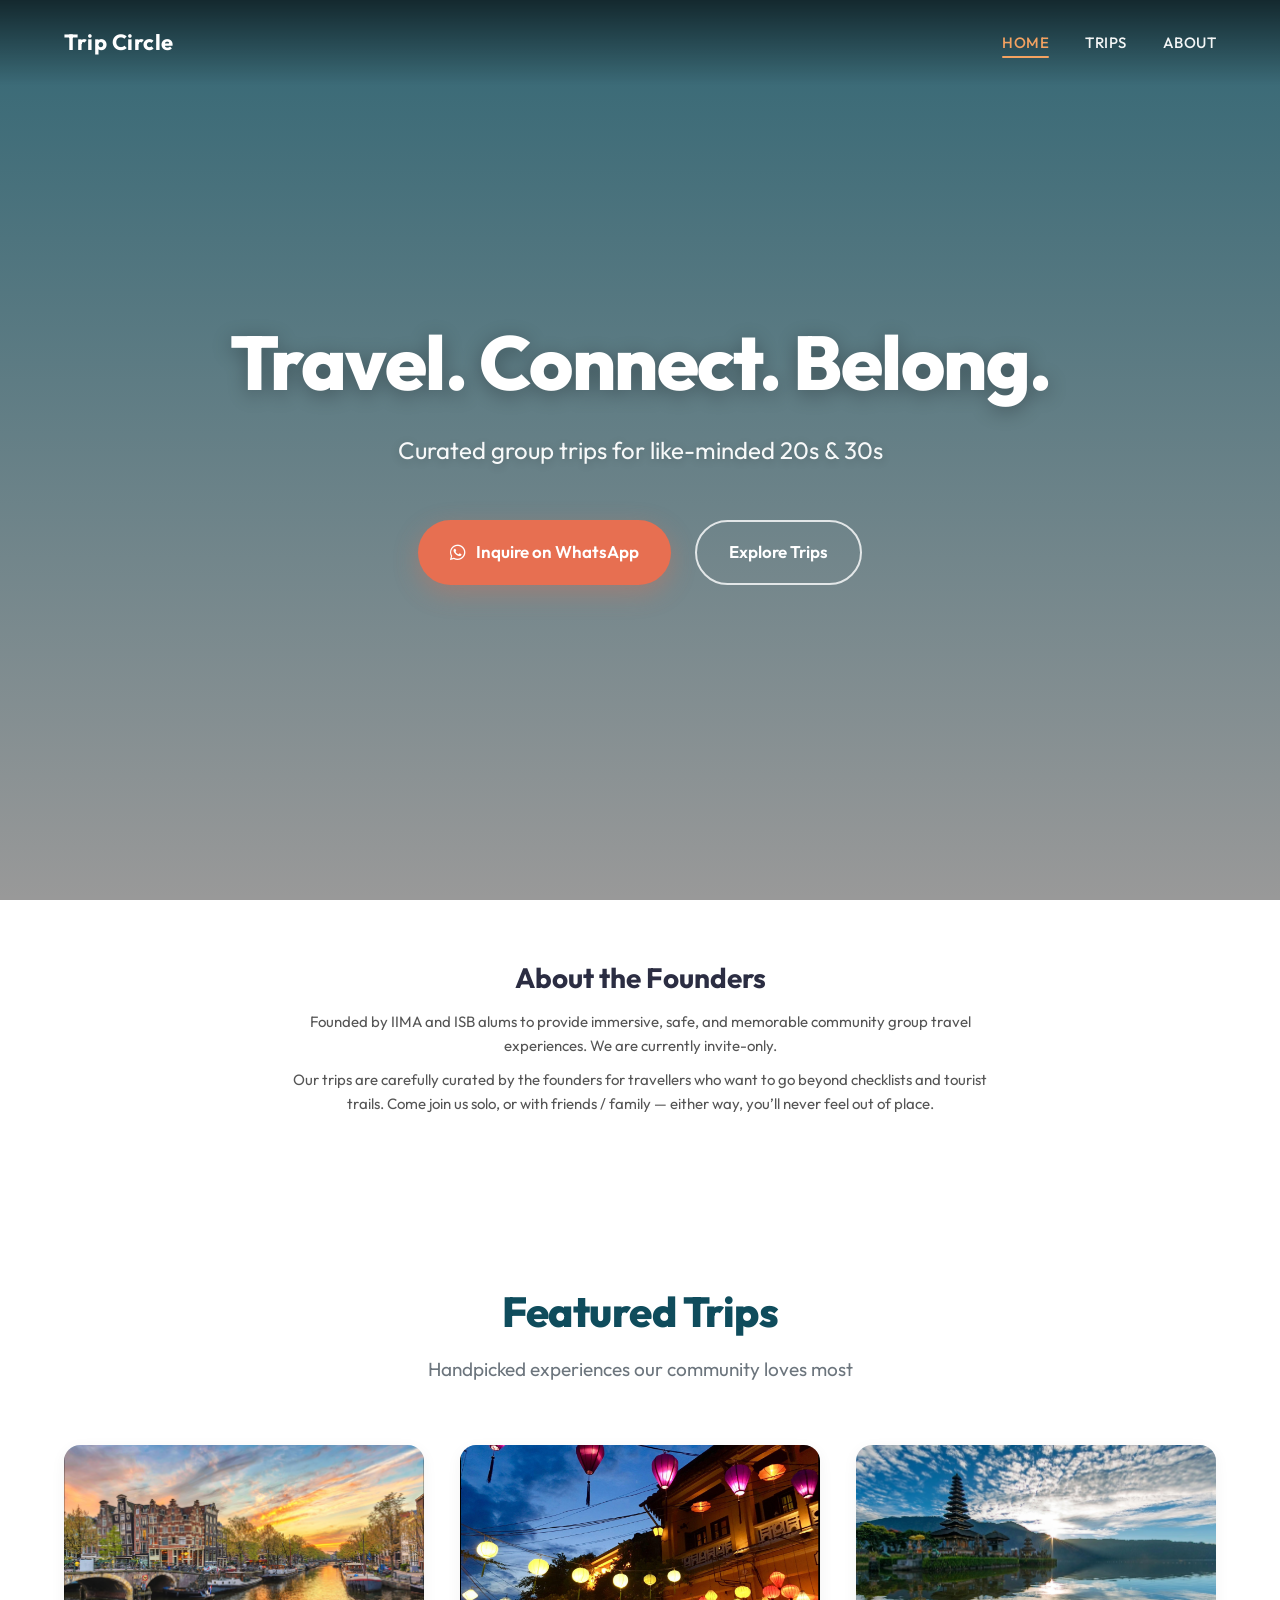
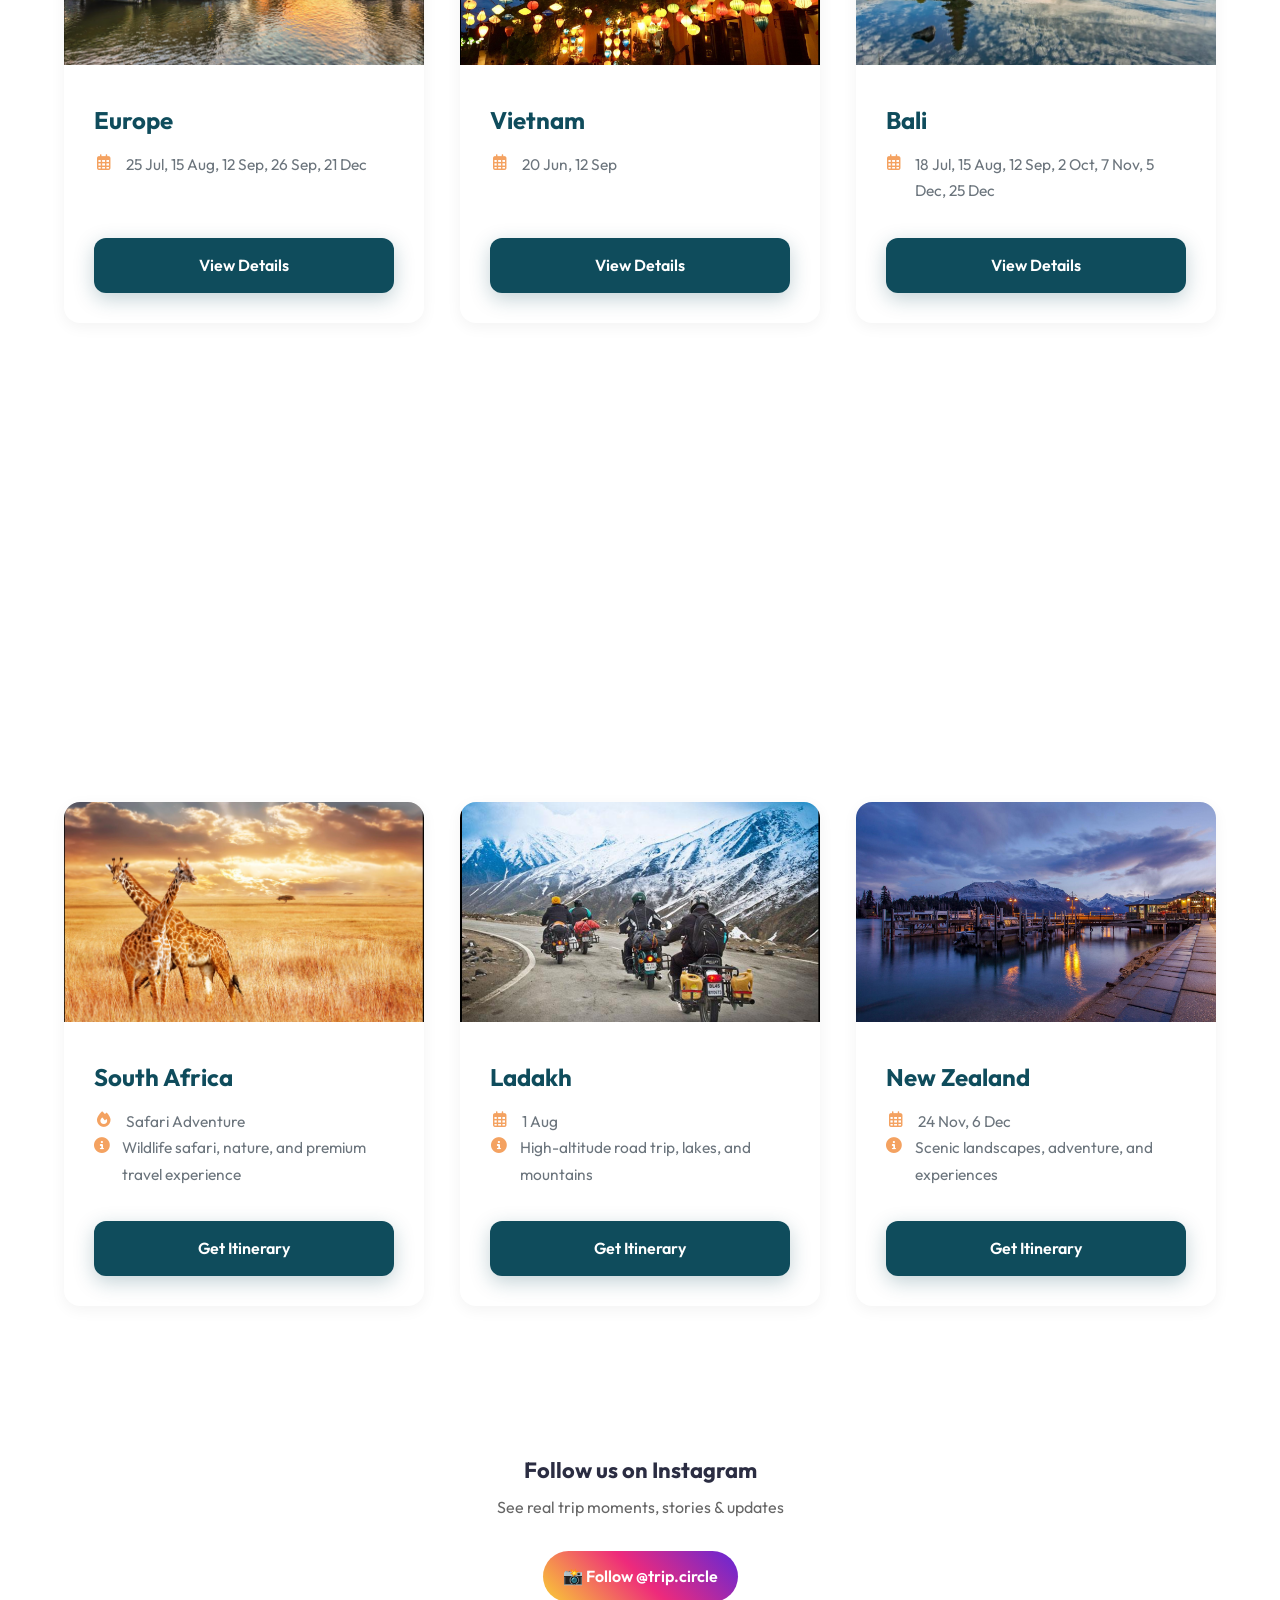
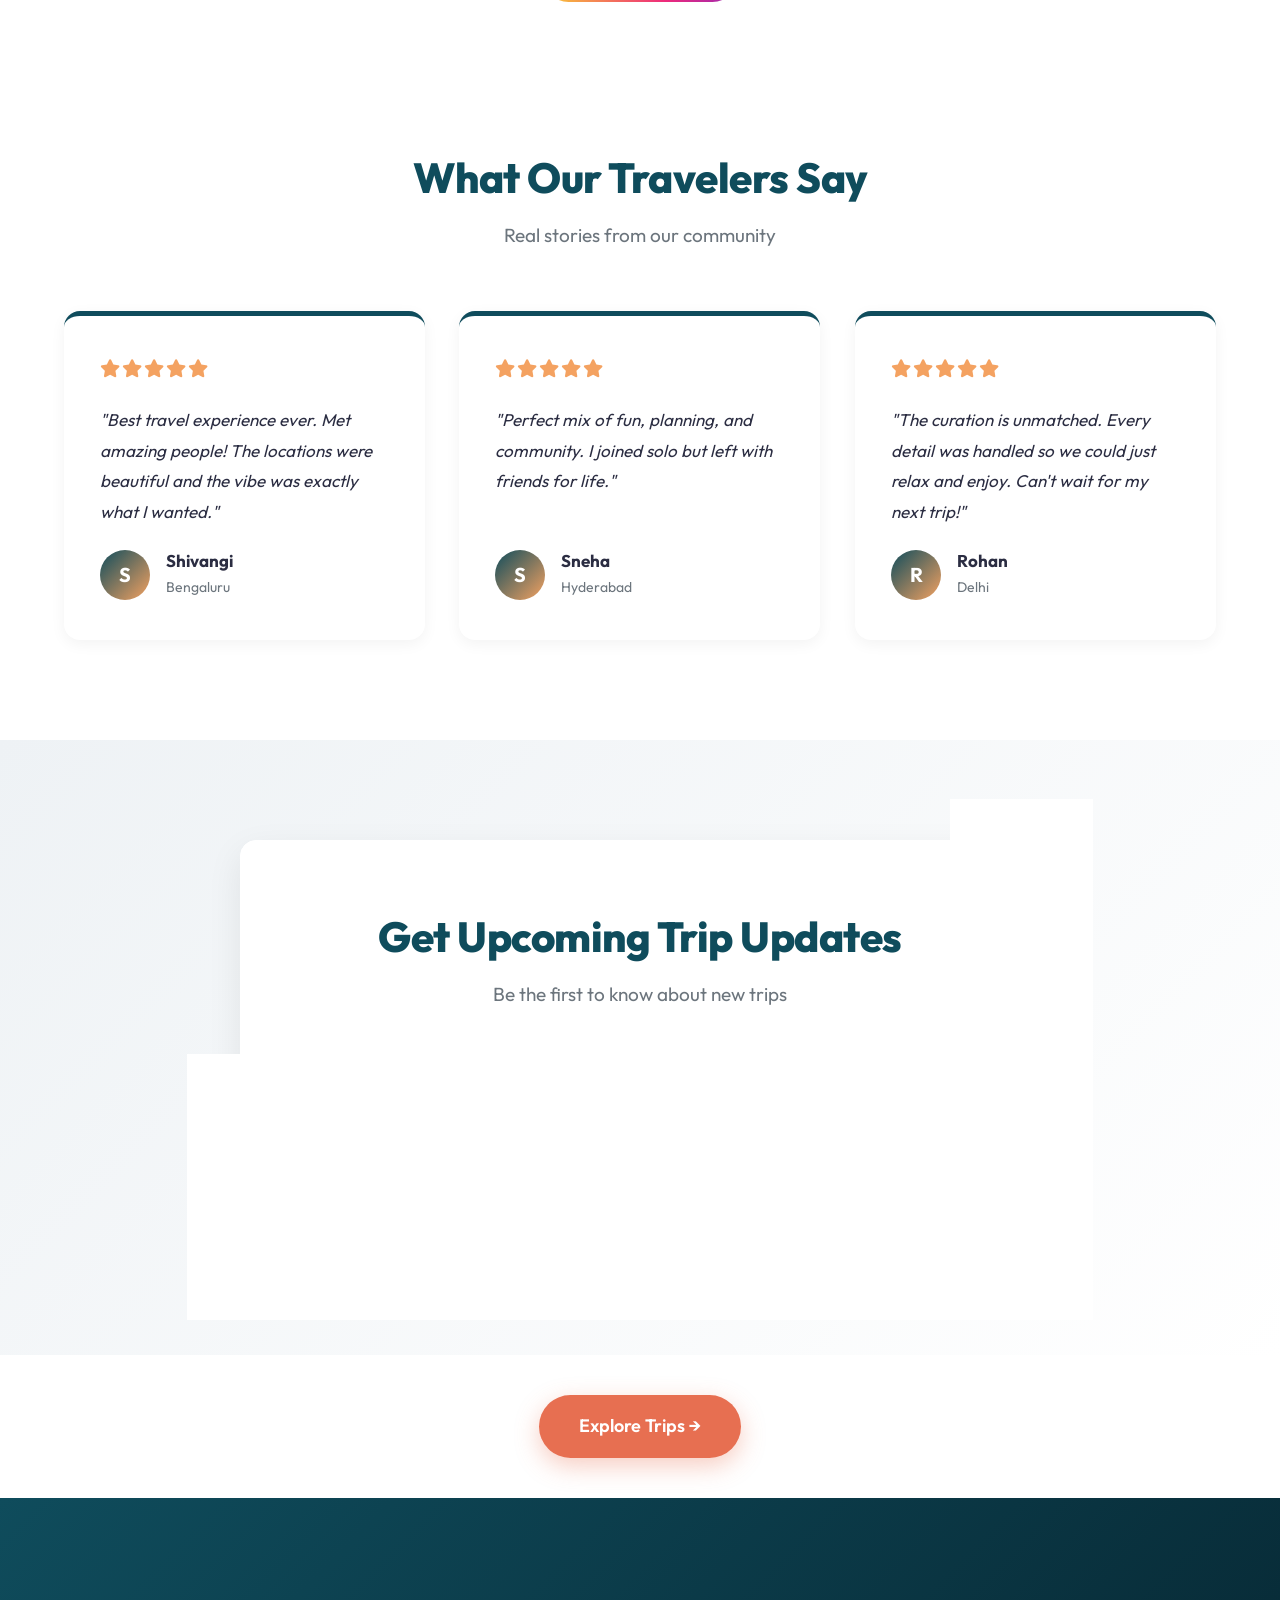
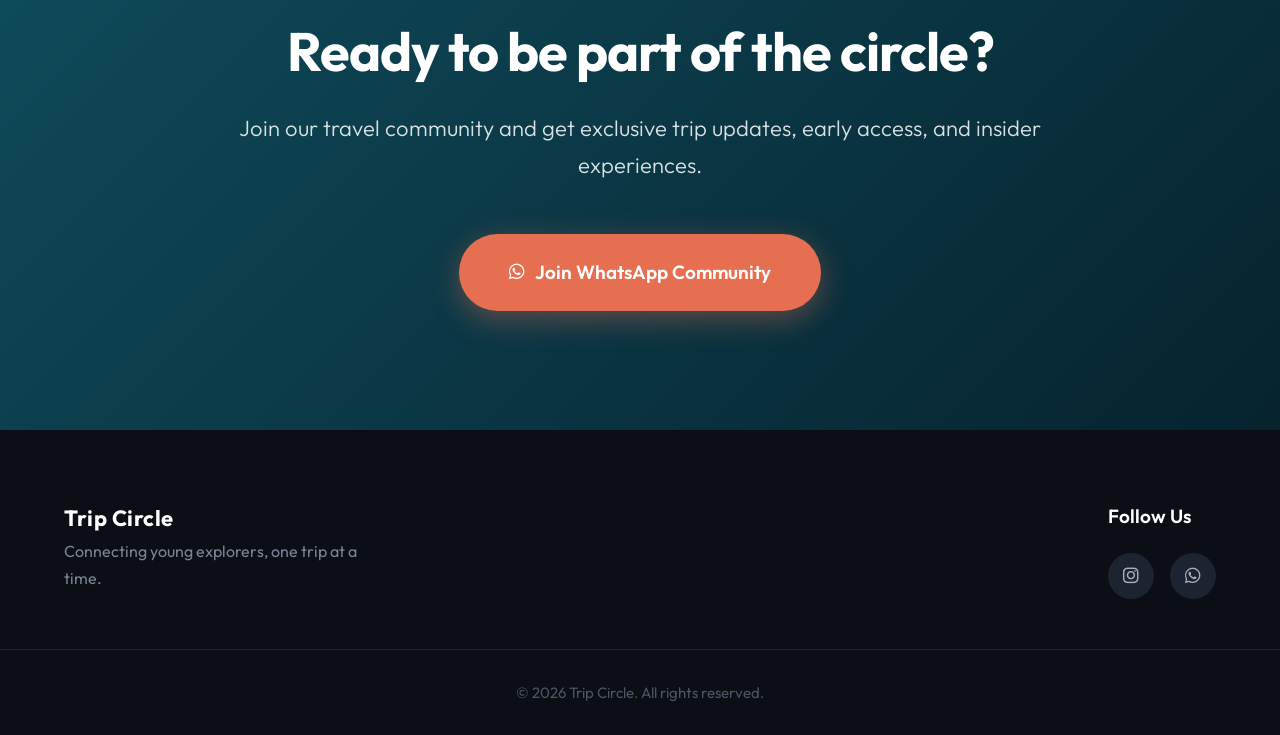
==== commit 6d169ae9: "Update index.html" ====
--- a/index.html
+++ b/index.html
@@ -356,19 +356,6 @@
             }, { threshold: 0.12 });
             document.querySelectorAll('.fade-up').forEach(el => observer.observe(el));
 
-            const form = document.getElementById('subscribe-form');
-            const successMsg = document.getElementById('success-msg');
-            if (form) {
-                form.addEventListener('submit', (e) => {
-                    e.preventDefault();
-                    const btn = form.querySelector('button');
-                    btn.innerHTML = '<i class="fas fa-spinner fa-spin"></i>';
-                    setTimeout(() => {
-                        form.style.display = 'none';
-                        successMsg.style.display = 'block';
-                    }, 800);
-                });
-            }
         });
 
         const menu = document.querySelector(".nav-links");
@@ -394,5 +381,9 @@
             });
         }
     </script>
+    <form name="trip-updates" netlify hidden>
+  <input type="text" name="name">
+  <input type="email" name="email">
+</form>
 </body>
-</html>+</html>
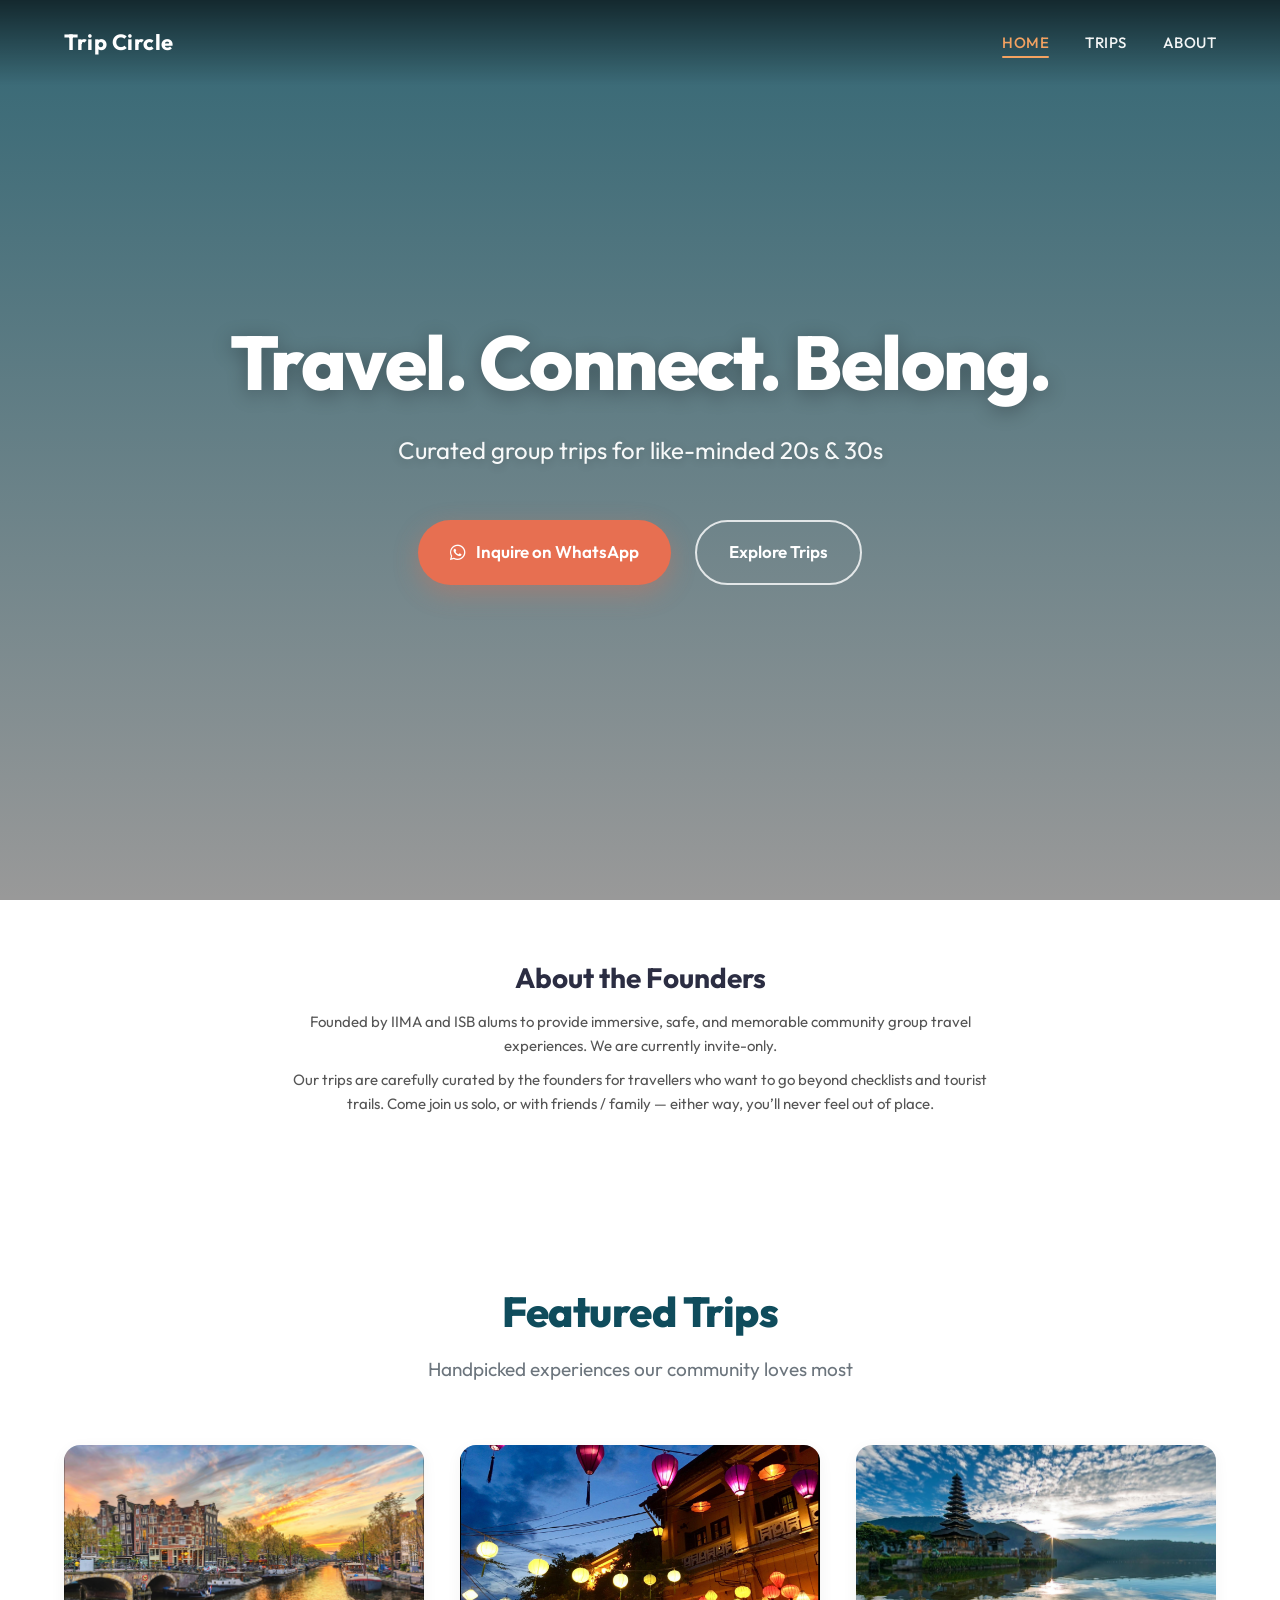
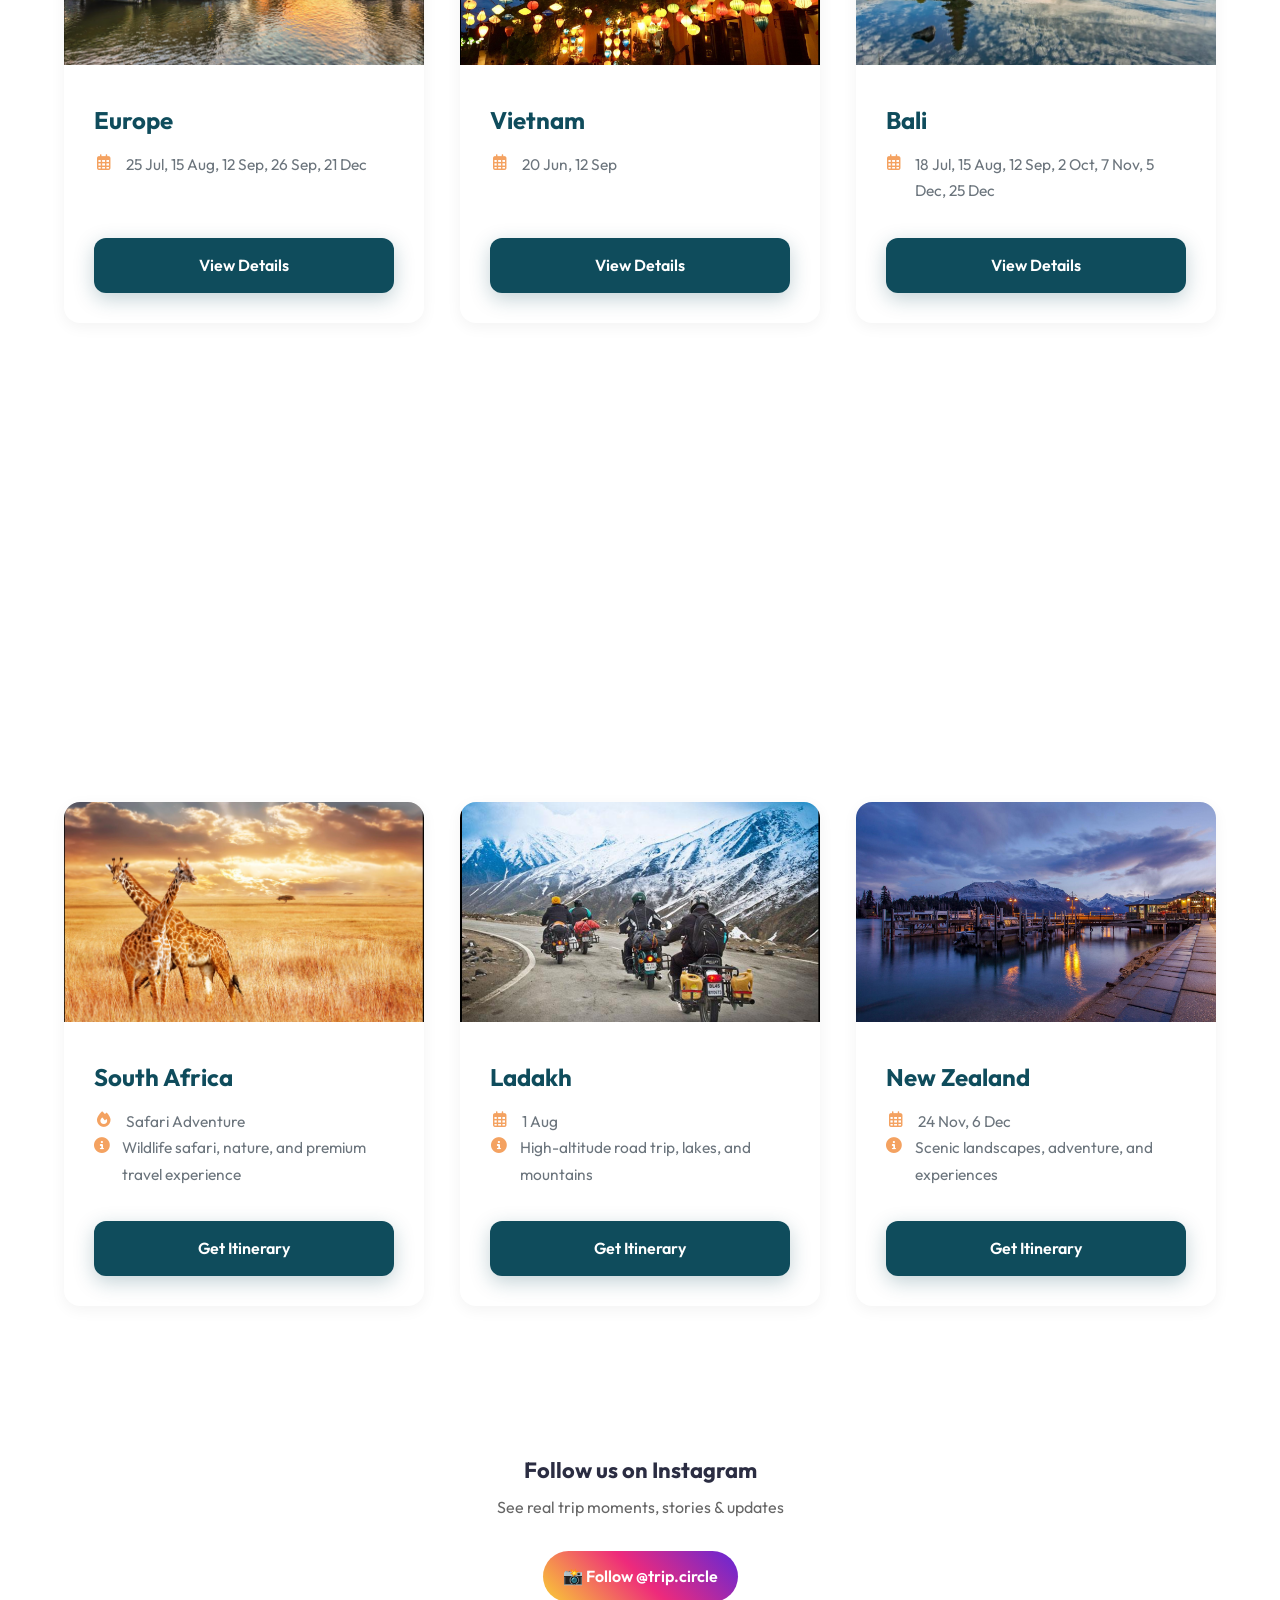
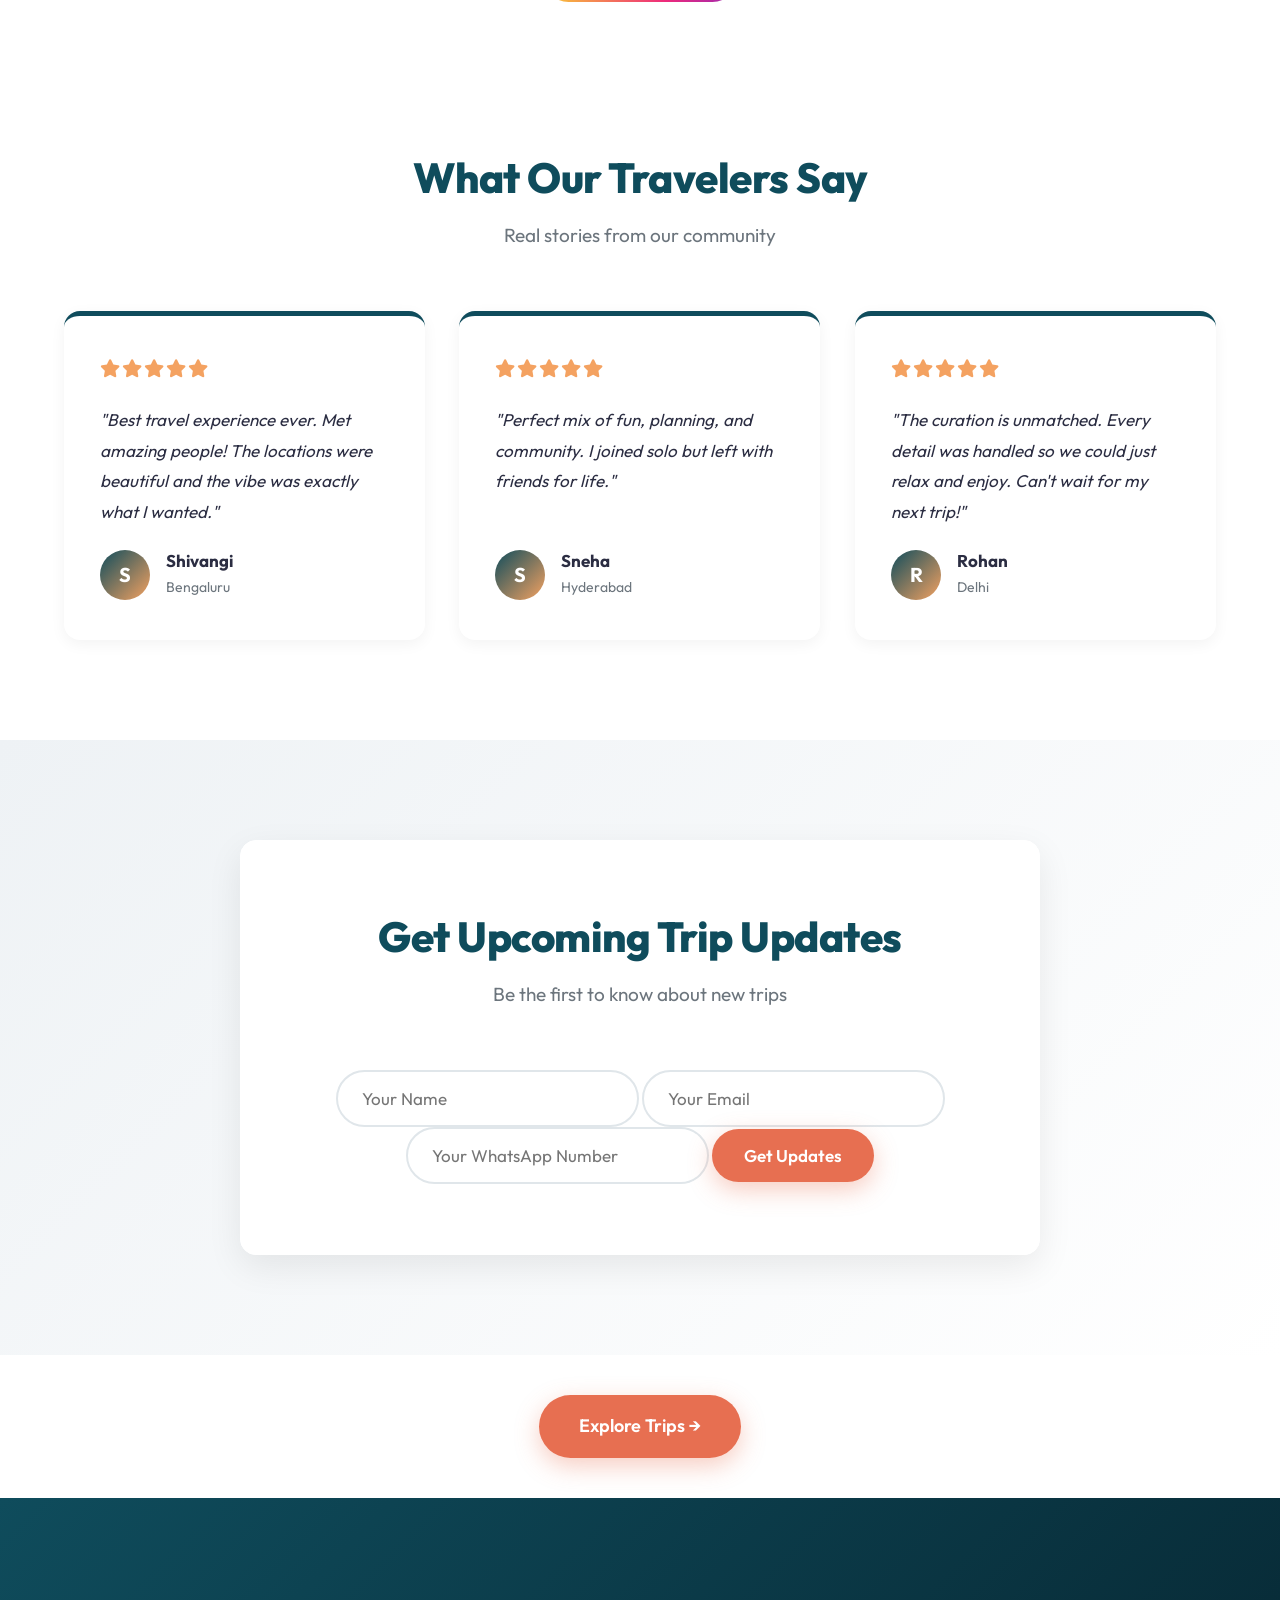
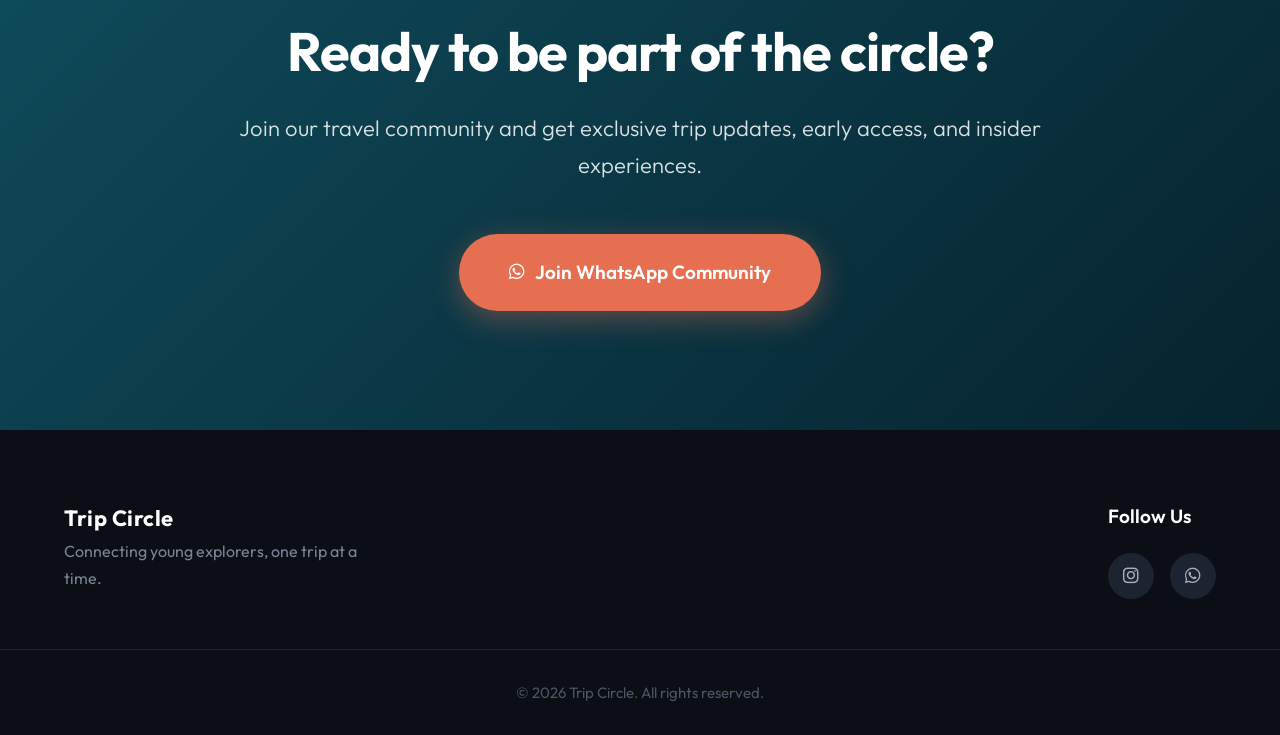
==== commit 5a774334: "Update index.html" ====
--- a/index.html
+++ b/index.html
@@ -381,9 +381,11 @@
             });
         }
     </script>
-    <form name="trip-updates" netlify hidden>
+    <form name="trip-updates" method="POST" data-netlify="true" hidden>
+  <input type="hidden" name="form-name" value="trip-updates">
   <input type="text" name="name">
   <input type="email" name="email">
+  <input type="tel" name="whatsapp">
 </form>
 </body>
 </html>
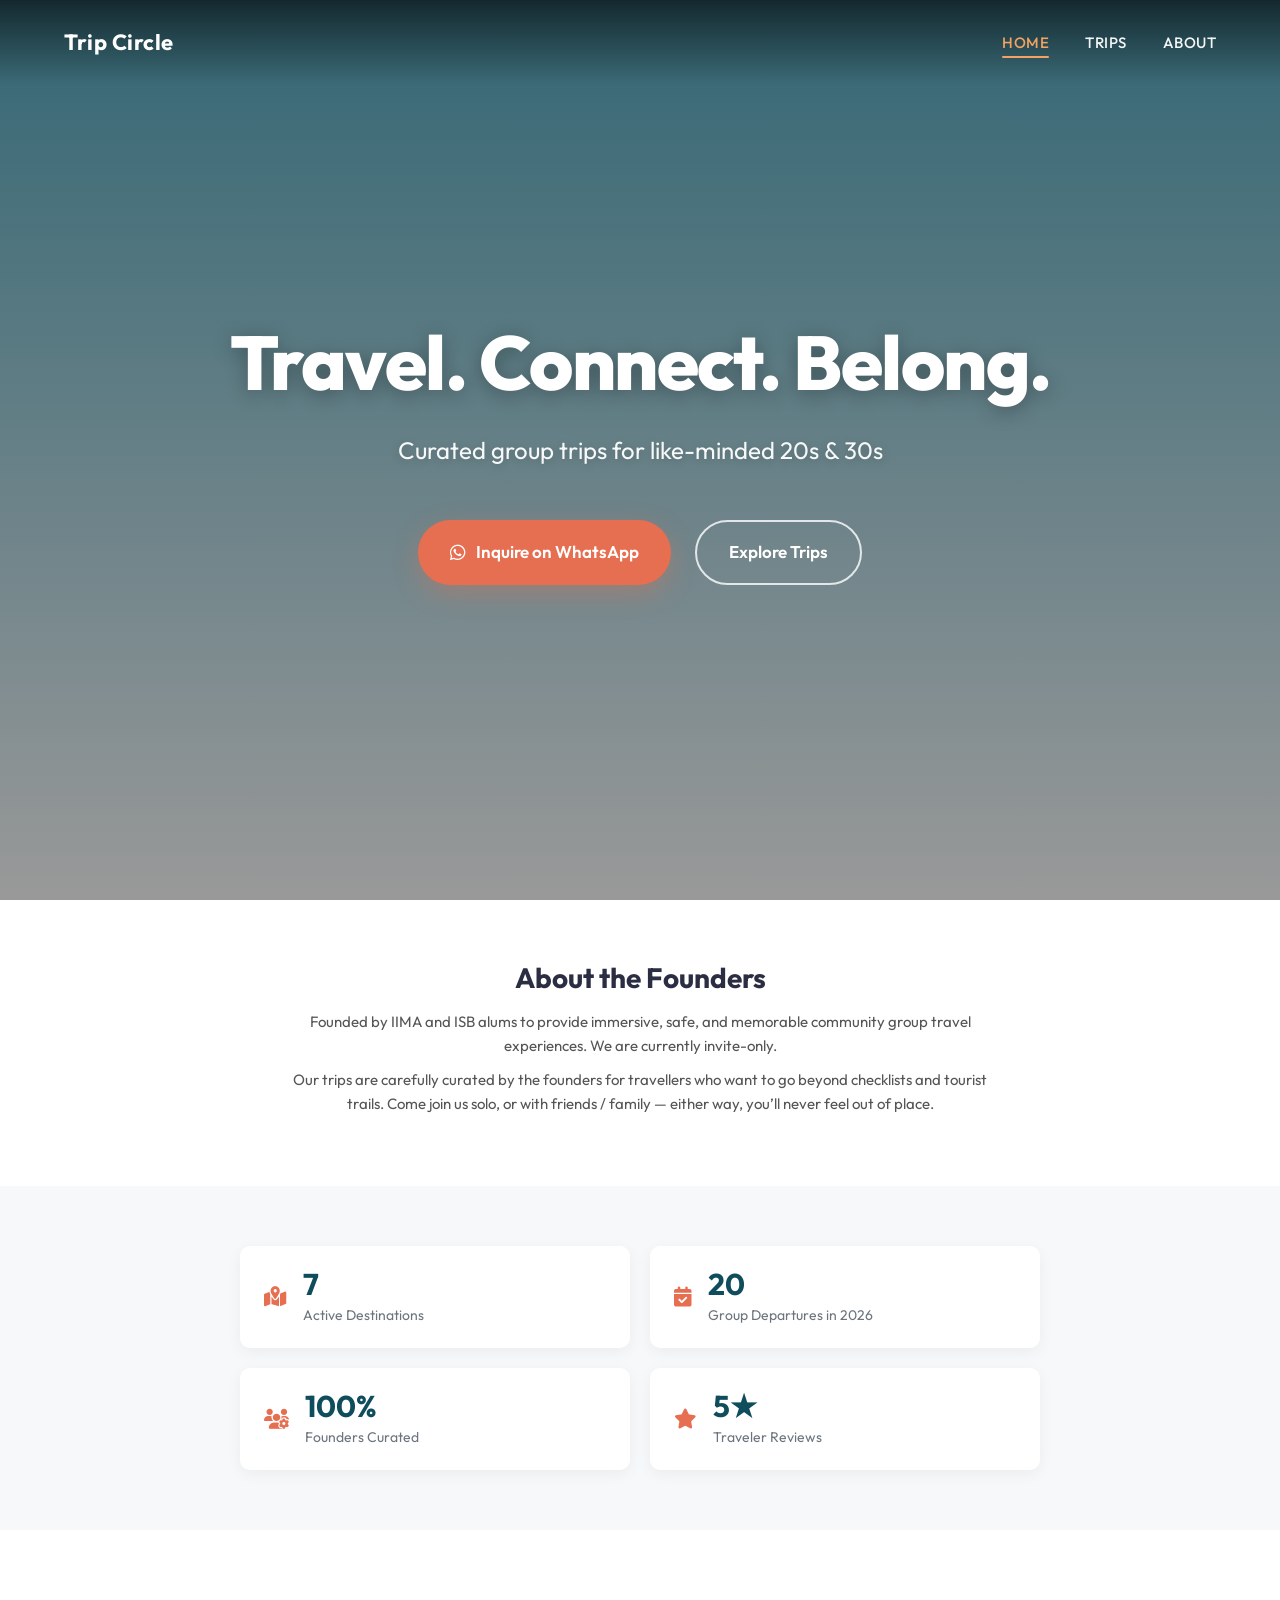
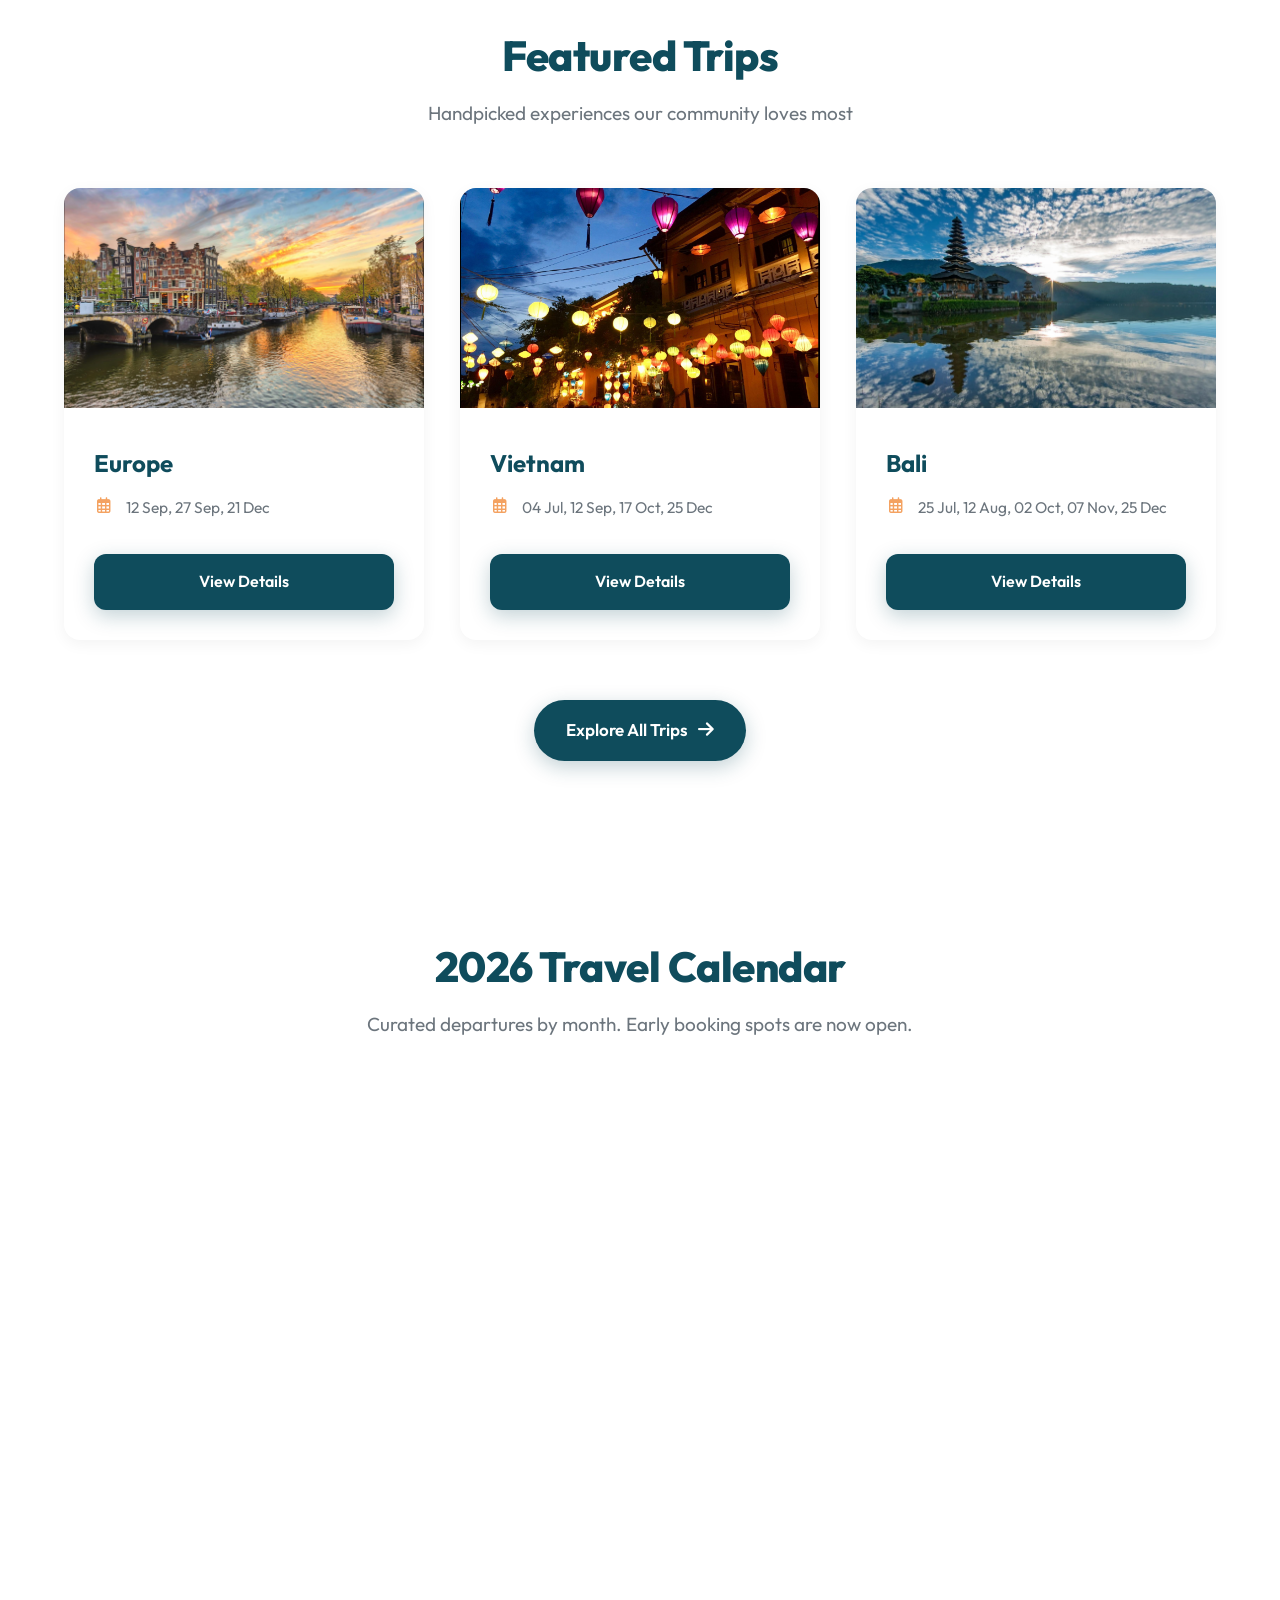
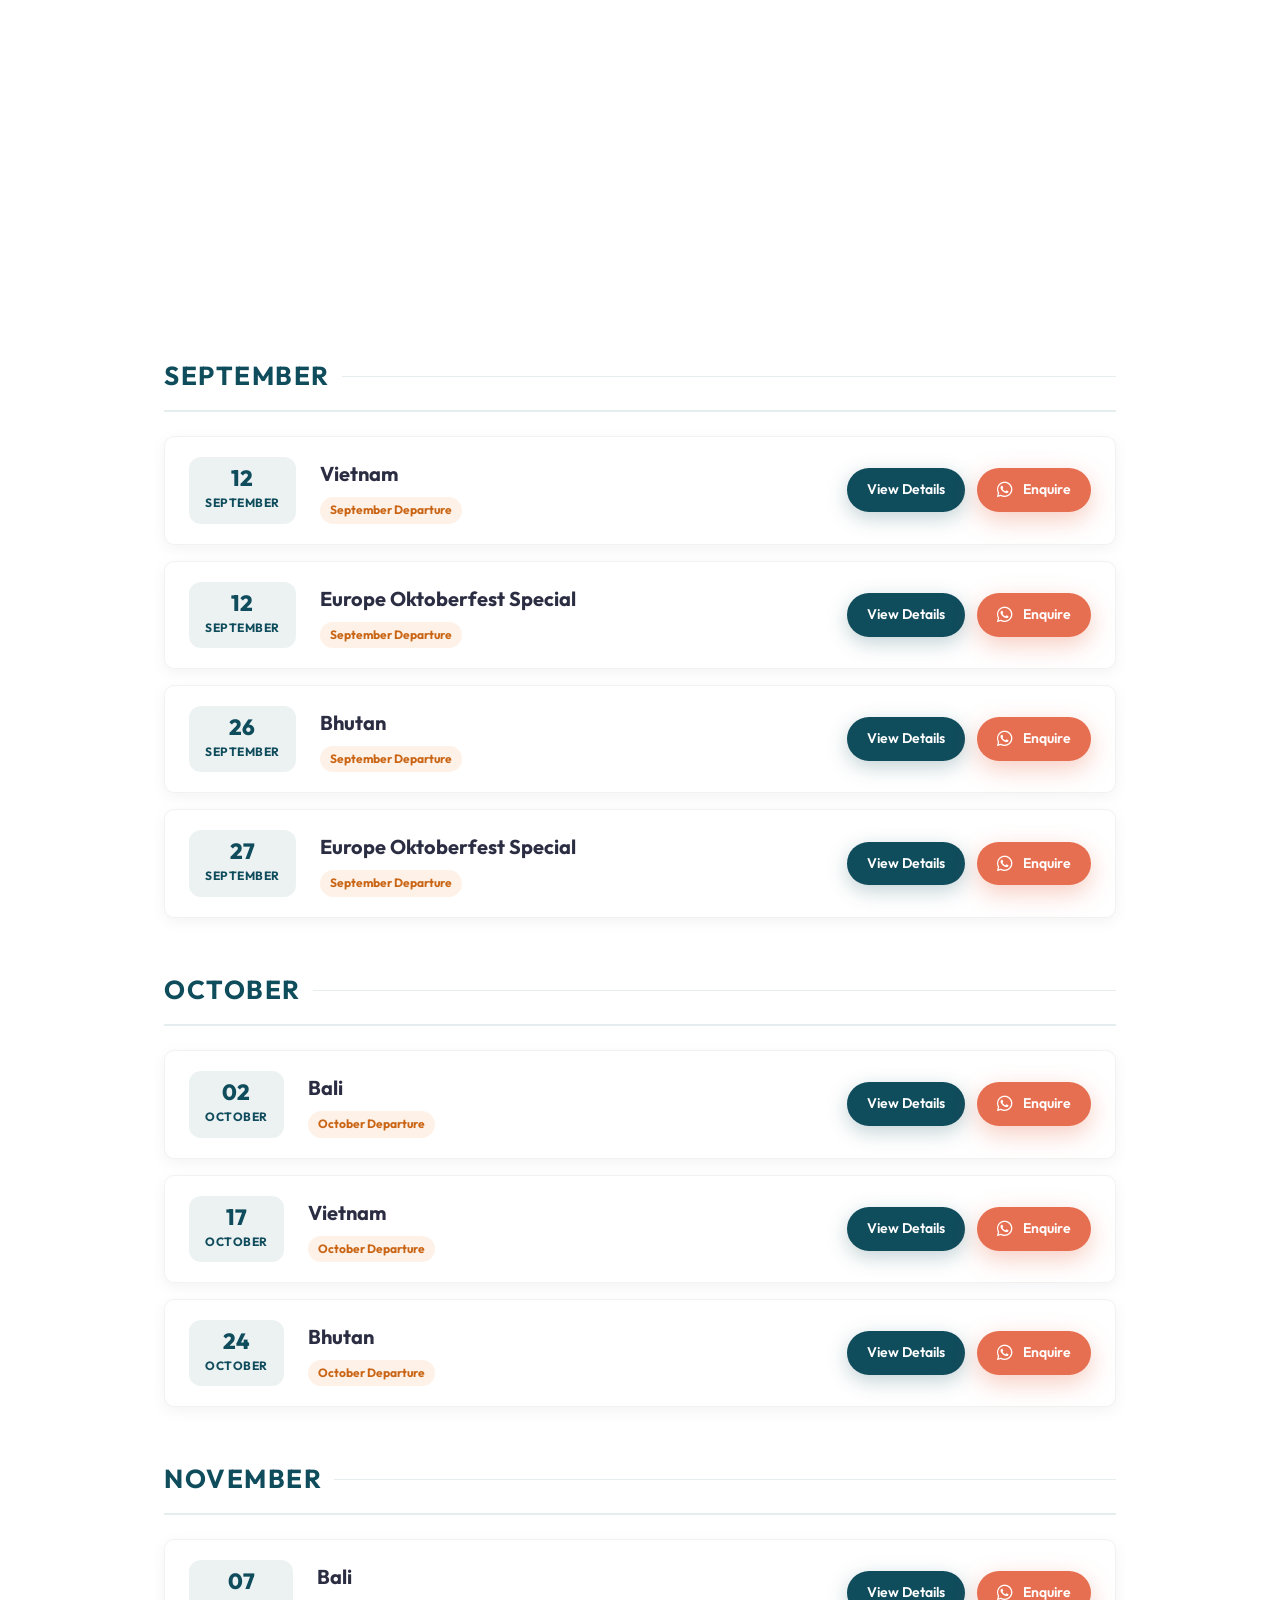
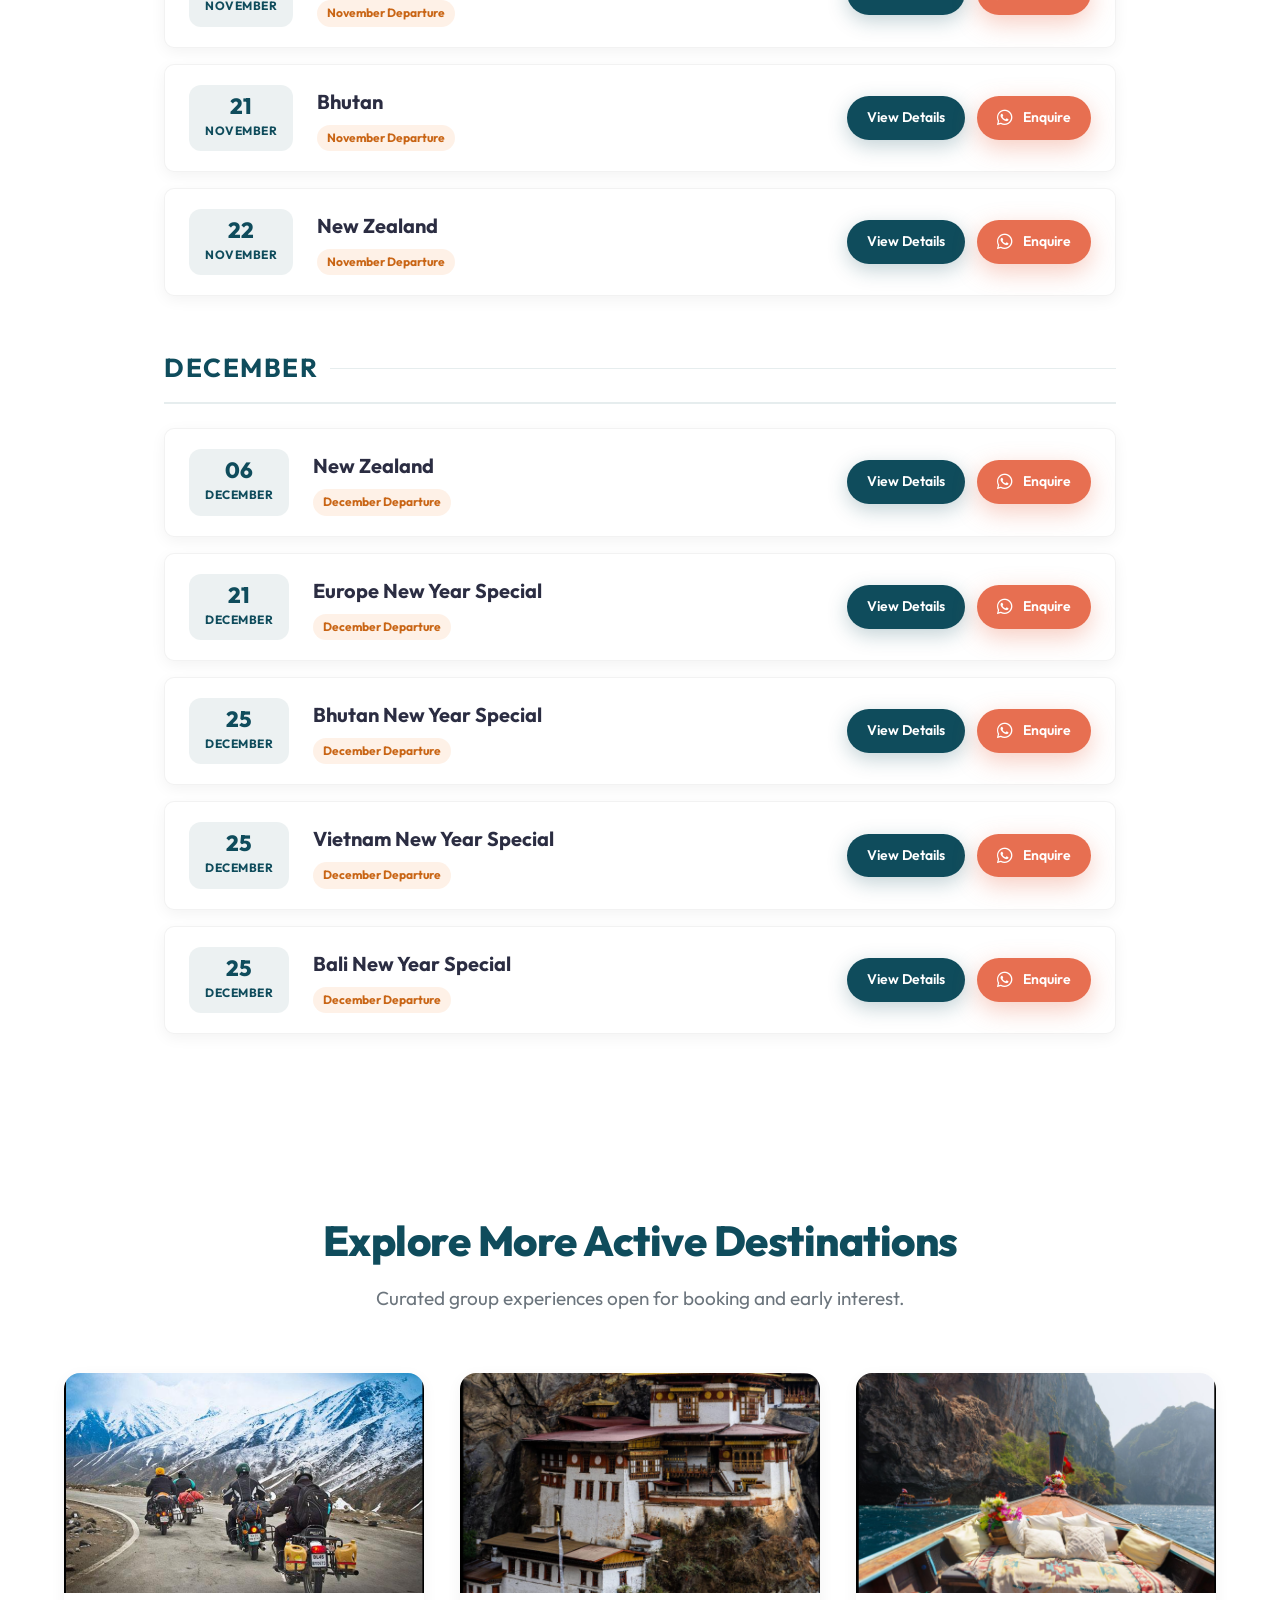
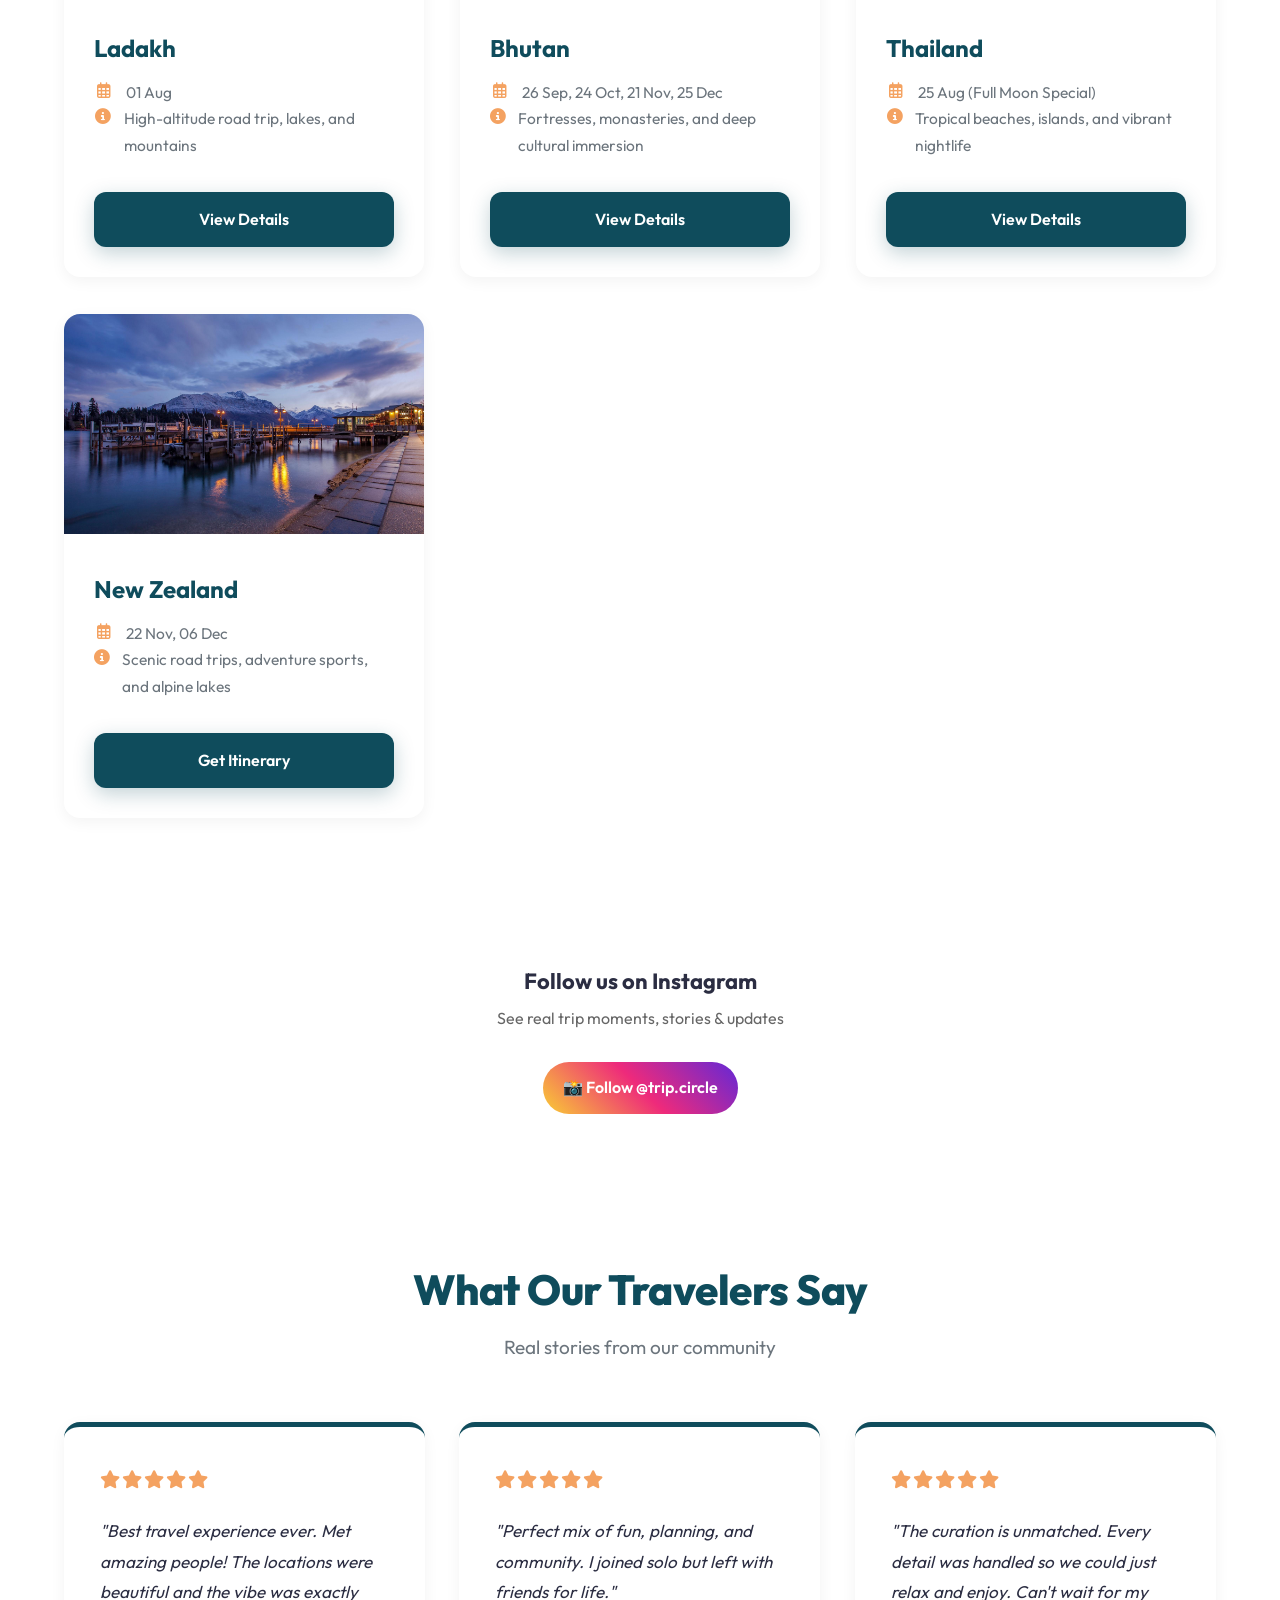
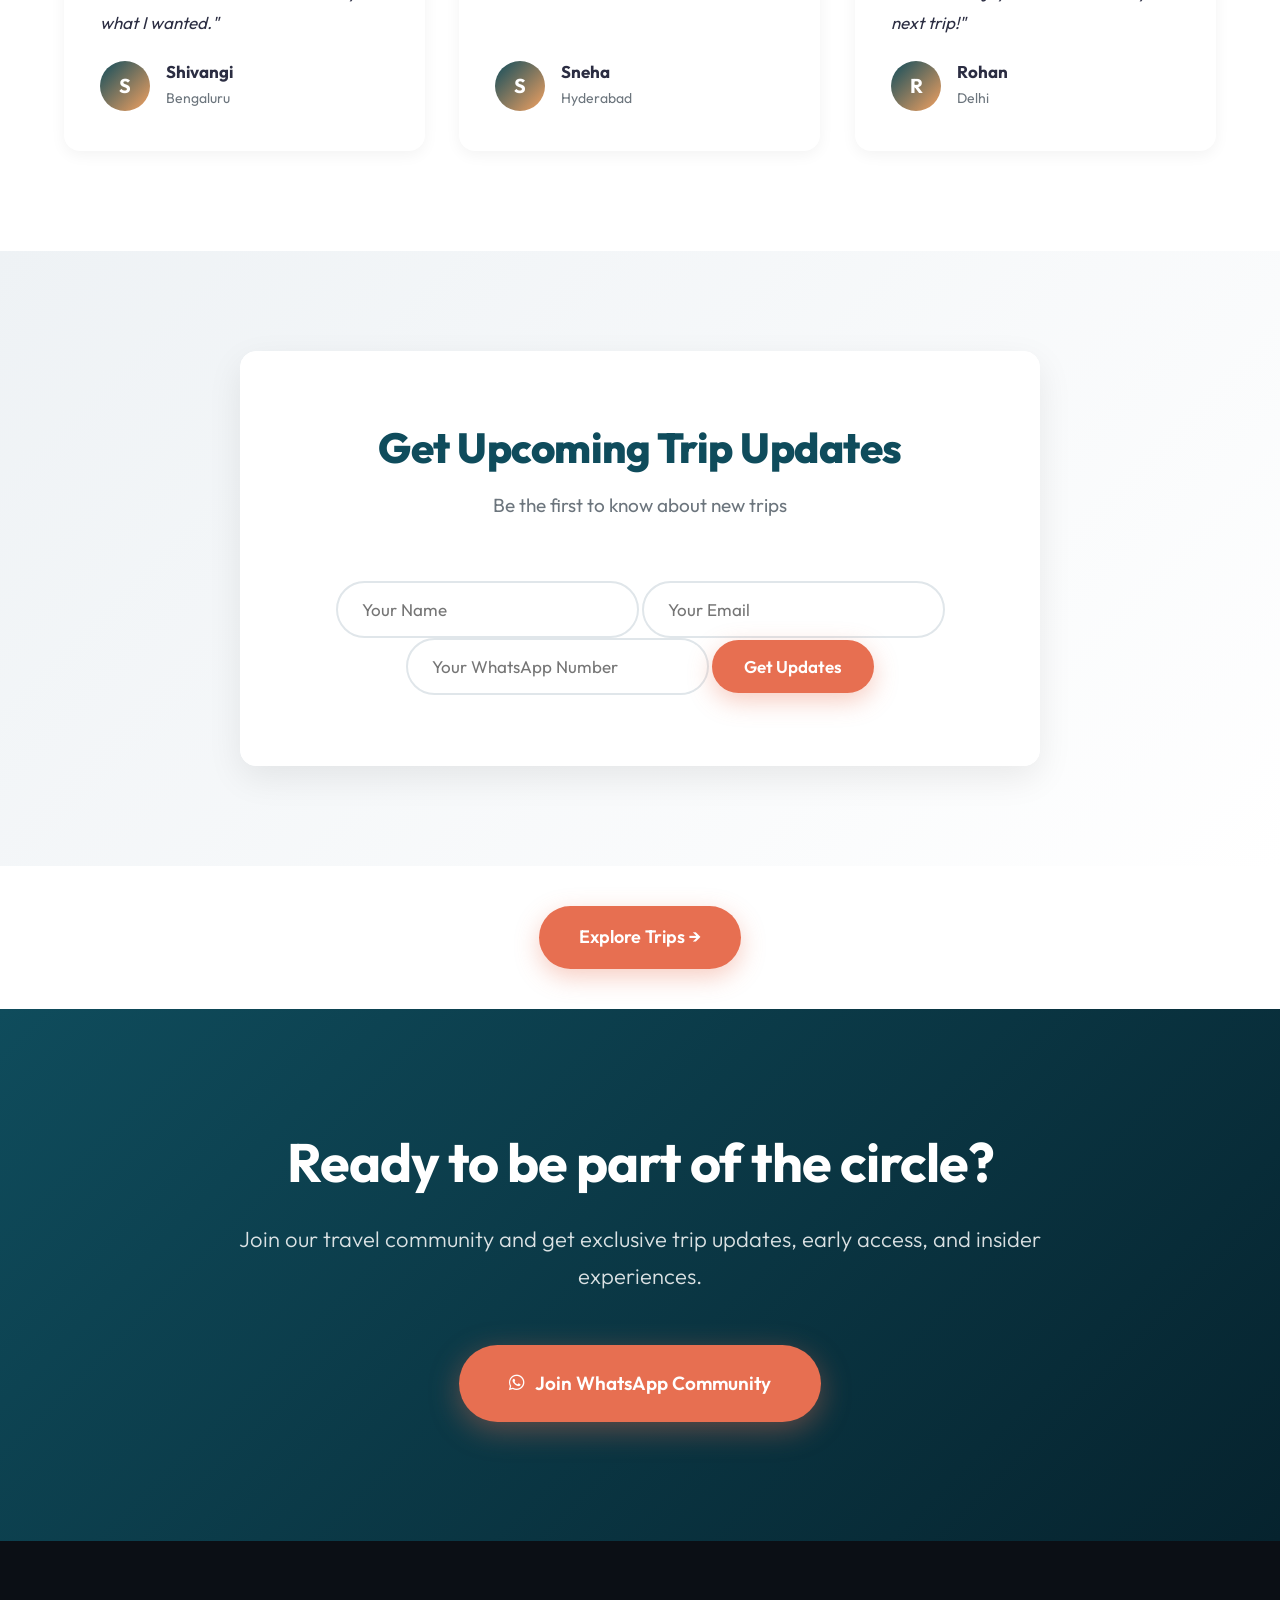
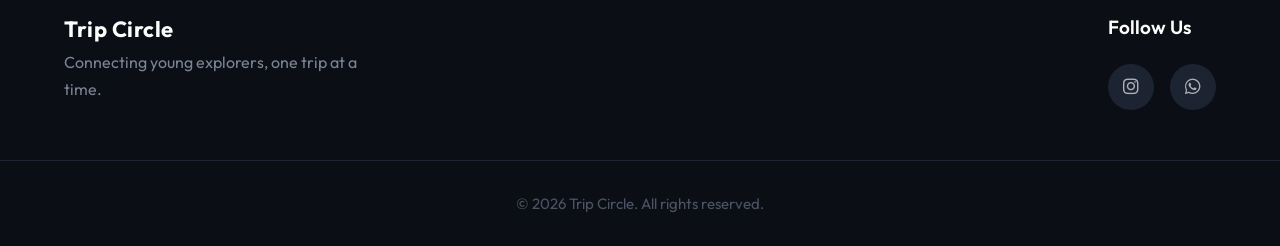
==== commit 70785382: "Add files via upload" ====
--- a/index.html
+++ b/index.html
@@ -59,6 +59,42 @@
         </div>
     </section>
 
+    <!-- STATISTICS / HIGHLIGHTS SECTION -->
+    <section class="section bg-light" style="padding: 60px 20px;">
+        <div class="container text-center">
+            <div class="highlights-grid fade-up">
+                <div class="highlight-item">
+                    <i class="fas fa-map-marked-alt"></i>
+                    <div style="text-align: left;">
+                        <h3 style="font-size: 30px; color: var(--primary); margin: 0; line-height: 1.2;">7</h3>
+                        <p style="font-size: 14px; color: var(--text-muted); font-weight: normal; margin: 2px 0 0 0;">Active Destinations</p>
+                    </div>
+                </div>
+                <div class="highlight-item">
+                    <i class="fas fa-calendar-check"></i>
+                    <div style="text-align: left;">
+                        <h3 style="font-size: 30px; color: var(--primary); margin: 0; line-height: 1.2;">20</h3>
+                        <p style="font-size: 14px; color: var(--text-muted); font-weight: normal; margin: 2px 0 0 0;">Group Departures in 2026</p>
+                    </div>
+                </div>
+                <div class="highlight-item">
+                    <i class="fas fa-users-cog"></i>
+                    <div style="text-align: left;">
+                        <h3 style="font-size: 30px; color: var(--primary); margin: 0; line-height: 1.2;">100%</h3>
+                        <p style="font-size: 14px; color: var(--text-muted); font-weight: normal; margin: 2px 0 0 0;">Founders Curated</p>
+                    </div>
+                </div>
+                <div class="highlight-item">
+                    <i class="fas fa-star"></i>
+                    <div style="text-align: left;">
+                        <h3 style="font-size: 30px; color: var(--primary); margin: 0; line-height: 1.2;">5★</h3>
+                        <p style="font-size: 14px; color: var(--text-muted); font-weight: normal; margin: 2px 0 0 0;">Traveler Reviews</p>
+                    </div>
+                </div>
+            </div>
+        </div>
+    </section>
+
     <!-- FEATURED TRIPS SECTION (3 only on Home) -->
     <section id="trips" class="up-trips section">
         <div class="container">
@@ -79,9 +115,9 @@
                             <h3>Europe</h3>
                         </div>
                         <ul class="trip-details">
-                            <li><i class="far fa-calendar-alt"></i> 25 Jul, 15 Aug, 12 Sep, 26 Sep, 21 Dec</li>
+                            <li><i class="far fa-calendar-alt"></i> 12 Sep, 27 Sep, 21 Dec</li>
                         </ul>
-                        <a href="europe-amsterdam-budapest.html"
+                        <a href="europe.html"
                             class="btn btn-secondary btn-block">
                             View Details
                         </a>
@@ -99,7 +135,7 @@
                             <h3>Vietnam</h3>
                         </div>
                         <ul class="trip-details">
-                            <li><i class="far fa-calendar-alt"></i> 20 Jun, 12 Sep</li>
+                            <li><i class="far fa-calendar-alt"></i> 04 Jul, 12 Sep, 17 Oct, 25 Dec</li>
                         </ul>
                         <a href="vietnam.html"
                             class="btn btn-secondary btn-block">
@@ -119,7 +155,7 @@
                             <h3>Bali</h3>
                         </div>
                         <ul class="trip-details">
-                            <li><i class="far fa-calendar-alt"></i> 18 Jul, 15 Aug, 12 Sep, 2 Oct, 7 Nov, 5 Dec, 25 Dec</li>
+                            <li><i class="far fa-calendar-alt"></i> 25 Jul, 12 Aug, 02 Oct, 07 Nov, 25 Dec</li>
                         </ul>
                         <a href="bali.html"
                             class="btn btn-secondary btn-block">
@@ -138,34 +174,391 @@
         </div>
     </section>
 
-    <!-- MORE TRIPS COMING SOON -->
+    <!-- 2026 TRAVEL CALENDAR SECTION -->
+    <section class="calendar-section section" id="calendar">
+        <div class="calendar-container">
+            <div class="section-title fade-up">
+                <h2>2026 Travel Calendar</h2>
+                <p>Curated departures by month. Early booking spots are now open.</p>
+            </div>
+
+            <!-- July -->
+            <div class="calendar-month-block fade-up">
+                <div class="calendar-month-name">July</div>
+                <div class="calendar-grid">
+                    <div class="calendar-card">
+                        <div class="calendar-info-left">
+                            <div class="calendar-date-area">
+                                <span class="calendar-day-num">04</span>
+                                <span class="calendar-day-month">July</span>
+                            </div>
+                            <div class="calendar-details">
+                                <span class="calendar-dest-title">Vietnam</span>
+                                <span class="calendar-tag">July Departure</span>
+                            </div>
+                        </div>
+                        <div class="calendar-actions-right">
+                            <a href="vietnam.html" class="btn btn-secondary calendar-btn-sm">View Details</a>
+                            <a href="https://wa.me/919480068906?text=Hi%20Trip%20Circle,%20I%27m%20interested%20in%20the%20Vietnam%20trip%20departing%20on%2004%20July%202026." class="btn btn-primary calendar-btn-sm" target="_blank" rel="noopener noreferrer" data-static-wa="true"><i class="fab fa-whatsapp"></i> Enquire</a>
+                        </div>
+                    </div>
+                    <div class="calendar-card">
+                        <div class="calendar-info-left">
+                            <div class="calendar-date-area">
+                                <span class="calendar-day-num">25</span>
+                                <span class="calendar-day-month">July</span>
+                            </div>
+                            <div class="calendar-details">
+                                <span class="calendar-dest-title">Bali</span>
+                                <span class="calendar-tag">July Departure</span>
+                            </div>
+                        </div>
+                        <div class="calendar-actions-right">
+                            <a href="bali.html" class="btn btn-secondary calendar-btn-sm">View Details</a>
+                            <a href="https://wa.me/919480068906?text=Hi%20Trip%20Circle,%20I%27m%20interested%20in%20the%20Bali%20trip%20departing%20on%2025%20July%202026." class="btn btn-primary calendar-btn-sm" target="_blank" rel="noopener noreferrer" data-static-wa="true"><i class="fab fa-whatsapp"></i> Enquire</a>
+                        </div>
+                    </div>
+                </div>
+            </div>
+
+            <!-- August -->
+            <div class="calendar-month-block fade-up">
+                <div class="calendar-month-name">August</div>
+                <div class="calendar-grid">
+                    <div class="calendar-card">
+                        <div class="calendar-info-left">
+                            <div class="calendar-date-area">
+                                <span class="calendar-day-num">01</span>
+                                <span class="calendar-day-month">August</span>
+                            </div>
+                            <div class="calendar-details">
+                                <span class="calendar-dest-title">Ladakh</span>
+                                <span class="calendar-tag">August Departure</span>
+                            </div>
+                        </div>
+                        <div class="calendar-actions-right">
+                            <a href="ladakh.html" class="btn btn-secondary calendar-btn-sm">View Details</a>
+                            <a href="https://wa.me/919480068906?text=Hi%20Trip%20Circle,%20I%27m%20interested%20in%20the%20Ladakh%20trip%20departing%20on%2001%20August%202026." class="btn btn-primary calendar-btn-sm" target="_blank" rel="noopener noreferrer" data-static-wa="true"><i class="fab fa-whatsapp"></i> Enquire</a>
+                        </div>
+                    </div>
+                    <div class="calendar-card">
+                        <div class="calendar-info-left">
+                            <div class="calendar-date-area">
+                                <span class="calendar-day-num">12</span>
+                                <span class="calendar-day-month">August</span>
+                            </div>
+                            <div class="calendar-details">
+                                <span class="calendar-dest-title">Bali</span>
+                                <span class="calendar-tag">August Departure</span>
+                            </div>
+                        </div>
+                        <div class="calendar-actions-right">
+                            <a href="bali.html" class="btn btn-secondary calendar-btn-sm">View Details</a>
+                            <a href="https://wa.me/919480068906?text=Hi%20Trip%20Circle,%20I%27m%20interested%20in%20the%20Bali%20trip%20departing%20on%2012%20August%202026." class="btn btn-primary calendar-btn-sm" target="_blank" rel="noopener noreferrer" data-static-wa="true"><i class="fab fa-whatsapp"></i> Enquire</a>
+                        </div>
+                    </div>
+                    <div class="calendar-card">
+                        <div class="calendar-info-left">
+                            <div class="calendar-date-area">
+                                <span class="calendar-day-num">25</span>
+                                <span class="calendar-day-month">August</span>
+                            </div>
+                            <div class="calendar-details">
+                                <span class="calendar-dest-title">Thailand (Full Moon Special)</span>
+                                <span class="calendar-tag">August Departure</span>
+                            </div>
+                        </div>
+                        <div class="calendar-actions-right">
+                            <a href="thailand.html" class="btn btn-secondary calendar-btn-sm">View Details</a>
+                            <a href="https://wa.me/919480068906?text=Hi%20Trip%20Circle,%20I%27m%20interested%20in%20the%20Thailand%20Full%20Moon%20Special%20trip%20departing%20on%2025%20August%202026." class="btn btn-primary calendar-btn-sm" target="_blank" rel="noopener noreferrer" data-static-wa="true"><i class="fab fa-whatsapp"></i> Enquire</a>
+                        </div>
+                    </div>
+                </div>
+            </div>
+
+            <!-- September -->
+            <div class="calendar-month-block fade-up">
+                <div class="calendar-month-name">September</div>
+                <div class="calendar-grid">
+                    <div class="calendar-card">
+                        <div class="calendar-info-left">
+                            <div class="calendar-date-area">
+                                <span class="calendar-day-num">12</span>
+                                <span class="calendar-day-month">September</span>
+                            </div>
+                            <div class="calendar-details">
+                                <span class="calendar-dest-title">Vietnam</span>
+                                <span class="calendar-tag">September Departure</span>
+                            </div>
+                        </div>
+                        <div class="calendar-actions-right">
+                            <a href="vietnam.html" class="btn btn-secondary calendar-btn-sm">View Details</a>
+                            <a href="https://wa.me/919480068906?text=Hi%20Trip%20Circle,%20I%27m%20interested%20in%20the%20Vietnam%20trip%20departing%20on%2012%20September%202026." class="btn btn-primary calendar-btn-sm" target="_blank" rel="noopener noreferrer" data-static-wa="true"><i class="fab fa-whatsapp"></i> Enquire</a>
+                        </div>
+                    </div>
+                    <div class="calendar-card">
+                        <div class="calendar-info-left">
+                            <div class="calendar-date-area">
+                                <span class="calendar-day-num">12</span>
+                                <span class="calendar-day-month">September</span>
+                            </div>
+                            <div class="calendar-details">
+                                <span class="calendar-dest-title">Europe Oktoberfest Special</span>
+                                <span class="calendar-tag">September Departure</span>
+                            </div>
+                        </div>
+                        <div class="calendar-actions-right">
+                            <a href="europe.html" class="btn btn-secondary calendar-btn-sm">View Details</a>
+                            <a href="https://wa.me/919480068906?text=Hi%20Trip%20Circle,%20I%27m%20interested%20in%20the%20Europe%20Oktoberfest%20Special%20trip%20departing%20on%2012%20September%202026." class="btn btn-primary calendar-btn-sm" target="_blank" rel="noopener noreferrer" data-static-wa="true"><i class="fab fa-whatsapp"></i> Enquire</a>
+                        </div>
+                    </div>
+                    <div class="calendar-card">
+                        <div class="calendar-info-left">
+                            <div class="calendar-date-area">
+                                <span class="calendar-day-num">26</span>
+                                <span class="calendar-day-month">September</span>
+                            </div>
+                            <div class="calendar-details">
+                                <span class="calendar-dest-title">Bhutan</span>
+                                <span class="calendar-tag">September Departure</span>
+                            </div>
+                        </div>
+                        <div class="calendar-actions-right">
+                            <a href="bhutan.html" class="btn btn-secondary calendar-btn-sm">View Details</a>
+                            <a href="https://wa.me/919480068906?text=Hi%20Trip%20Circle,%20I%27m%20interested%20in%20the%20Bhutan%20trip%20departing%20on%2026%20September%202026." class="btn btn-primary calendar-btn-sm" target="_blank" rel="noopener noreferrer" data-static-wa="true"><i class="fab fa-whatsapp"></i> Enquire</a>
+                        </div>
+                    </div>
+                    <div class="calendar-card">
+                        <div class="calendar-info-left">
+                            <div class="calendar-date-area">
+                                <span class="calendar-day-num">27</span>
+                                <span class="calendar-day-month">September</span>
+                            </div>
+                            <div class="calendar-details">
+                                <span class="calendar-dest-title">Europe Oktoberfest Special</span>
+                                <span class="calendar-tag">September Departure</span>
+                            </div>
+                        </div>
+                        <div class="calendar-actions-right">
+                            <a href="europe.html" class="btn btn-secondary calendar-btn-sm">View Details</a>
+                            <a href="https://wa.me/919480068906?text=Hi%20Trip%20Circle,%20I%20am%20interested%20in%20joining%20the%20Europe%20Oktoberfest%20Special%20trip%20departing%20on%2027%20September%202026." class="btn btn-primary calendar-btn-sm" target="_blank" rel="noopener noreferrer" data-static-wa="true"><i class="fab fa-whatsapp"></i> Enquire</a>
+                        </div>
+                    </div>
+                </div>
+            </div>
+
+            <!-- October -->
+            <div class="calendar-month-block fade-up">
+                <div class="calendar-month-name">October</div>
+                <div class="calendar-grid">
+                    <div class="calendar-card">
+                        <div class="calendar-info-left">
+                            <div class="calendar-date-area">
+                                <span class="calendar-day-num">02</span>
+                                <span class="calendar-day-month">October</span>
+                            </div>
+                            <div class="calendar-details">
+                                <span class="calendar-dest-title">Bali</span>
+                                <span class="calendar-tag">October Departure</span>
+                            </div>
+                        </div>
+                        <div class="calendar-actions-right">
+                            <a href="bali.html" class="btn btn-secondary calendar-btn-sm">View Details</a>
+                            <a href="https://wa.me/919480068906?text=Hi%20Trip%20Circle,%20I%27m%20interested%20in%20the%20Bali%20trip%20departing%20on%2002%20October%202026." class="btn btn-primary calendar-btn-sm" target="_blank" rel="noopener noreferrer" data-static-wa="true"><i class="fab fa-whatsapp"></i> Enquire</a>
+                        </div>
+                    </div>
+                    <div class="calendar-card">
+                        <div class="calendar-info-left">
+                            <div class="calendar-date-area">
+                                <span class="calendar-day-num">17</span>
+                                <span class="calendar-day-month">October</span>
+                            </div>
+                            <div class="calendar-details">
+                                <span class="calendar-dest-title">Vietnam</span>
+                                <span class="calendar-tag">October Departure</span>
+                            </div>
+                        </div>
+                        <div class="calendar-actions-right">
+                            <a href="vietnam.html" class="btn btn-secondary calendar-btn-sm">View Details</a>
+                            <a href="https://wa.me/919480068906?text=Hi%20Trip%20Circle,%20I%20am%20interested%20in%20joining%20the%20Vietnam%20trip%20departing%20on%2017%20October%202026." class="btn btn-primary calendar-btn-sm" target="_blank" rel="noopener noreferrer" data-static-wa="true"><i class="fab fa-whatsapp"></i> Enquire</a>
+                        </div>
+                    </div>
+                    <div class="calendar-card">
+                        <div class="calendar-info-left">
+                            <div class="calendar-date-area">
+                                <span class="calendar-day-num">24</span>
+                                <span class="calendar-day-month">October</span>
+                            </div>
+                            <div class="calendar-details">
+                                <span class="calendar-dest-title">Bhutan</span>
+                                <span class="calendar-tag">October Departure</span>
+                            </div>
+                        </div>
+                        <div class="calendar-actions-right">
+                            <a href="bhutan.html" class="btn btn-secondary calendar-btn-sm">View Details</a>
+                            <a href="https://wa.me/919480068906?text=Hi%20Trip%20Circle,%20I%27m%20interested%20in%20the%20Bhutan%20trip%20departing%20on%2024%20October%202026." class="btn btn-primary calendar-btn-sm" target="_blank" rel="noopener noreferrer" data-static-wa="true"><i class="fab fa-whatsapp"></i> Enquire</a>
+                        </div>
+                    </div>
+                </div>
+            </div>
+
+            <!-- November -->
+            <div class="calendar-month-block fade-up">
+                <div class="calendar-month-name">November</div>
+                <div class="calendar-grid">
+                    <div class="calendar-card">
+                        <div class="calendar-info-left">
+                            <div class="calendar-date-area">
+                                <span class="calendar-day-num">07</span>
+                                <span class="calendar-day-month">November</span>
+                            </div>
+                            <div class="calendar-details">
+                                <span class="calendar-dest-title">Bali</span>
+                                <span class="calendar-tag">November Departure</span>
+                            </div>
+                        </div>
+                        <div class="calendar-actions-right">
+                            <a href="bali.html" class="btn btn-secondary calendar-btn-sm">View Details</a>
+                            <a href="https://wa.me/919480068906?text=Hi%20Trip%20Circle,%20I%27m%20interested%20in%20the%20Bali%20trip%20departing%20on%2007%20November%202026." class="btn btn-primary calendar-btn-sm" target="_blank" rel="noopener noreferrer" data-static-wa="true"><i class="fab fa-whatsapp"></i> Enquire</a>
+                        </div>
+                    </div>
+                    <div class="calendar-card">
+                        <div class="calendar-info-left">
+                            <div class="calendar-date-area">
+                                <span class="calendar-day-num">21</span>
+                                <span class="calendar-day-month">November</span>
+                            </div>
+                            <div class="calendar-details">
+                                <span class="calendar-dest-title">Bhutan</span>
+                                <span class="calendar-tag">November Departure</span>
+                            </div>
+                        </div>
+                        <div class="calendar-actions-right">
+                            <a href="bhutan.html" class="btn btn-secondary calendar-btn-sm">View Details</a>
+                            <a href="https://wa.me/919480068906?text=Hi%20Trip%20Circle,%20I%27m%20interested%20in%20the%20Bhutan%20trip%20departing%20on%2021%20November%202026." class="btn btn-primary calendar-btn-sm" target="_blank" rel="noopener noreferrer" data-static-wa="true"><i class="fab fa-whatsapp"></i> Enquire</a>
+                        </div>
+                    </div>
+                    <div class="calendar-card">
+                        <div class="calendar-info-left">
+                            <div class="calendar-date-area">
+                                <span class="calendar-day-num">22</span>
+                                <span class="calendar-day-month">November</span>
+                            </div>
+                            <div class="calendar-details">
+                                <span class="calendar-dest-title">New Zealand</span>
+                                <span class="calendar-tag">November Departure</span>
+                            </div>
+                        </div>
+                        <div class="calendar-actions-right">
+                            <a href="https://wa.me/919480068906?text=Hi%20Trip%20Circle,%20I%27d%20like%20details%20for%20the%20New%20Zealand%20trip%20departing%20on%2022%20November%202026." class="btn btn-secondary calendar-btn-sm" target="_blank" rel="noopener noreferrer" data-static-wa="true">View Details</a>
+                            <a href="https://wa.me/919480068906?text=Hi%20Trip%20Circle,%20I%27m%20interested%20in%20the%20New%20Zealand%20trip%20departing%20on%2022%20November%202026." class="btn btn-primary calendar-btn-sm" target="_blank" rel="noopener noreferrer" data-static-wa="true"><i class="fab fa-whatsapp"></i> Enquire</a>
+                        </div>
+                    </div>
+                </div>
+            </div>
+
+            <!-- December -->
+            <div class="calendar-month-block fade-up">
+                <div class="calendar-month-name">December</div>
+                <div class="calendar-grid">
+                    <div class="calendar-card">
+                        <div class="calendar-info-left">
+                            <div class="calendar-date-area">
+                                <span class="calendar-day-num">06</span>
+                                <span class="calendar-day-month">December</span>
+                            </div>
+                            <div class="calendar-details">
+                                <span class="calendar-dest-title">New Zealand</span>
+                                <span class="calendar-tag">December Departure</span>
+                            </div>
+                        </div>
+                        <div class="calendar-actions-right">
+                            <a href="https://wa.me/919480068906?text=Hi%20Trip%20Circle,%20I%27d%20like%20details%20for%20the%20New%20Zealand%20trip%20departing%20on%2006%20December%202026." class="btn btn-secondary calendar-btn-sm" target="_blank" rel="noopener noreferrer" data-static-wa="true">View Details</a>
+                            <a href="https://wa.me/919480068906?text=Hi%20Trip%20Circle,%20I%27m%20interested%20in%20the%20New%20Zealand%20trip%20departing%20on%2006%20December%202026." class="btn btn-primary calendar-btn-sm" target="_blank" rel="noopener noreferrer" data-static-wa="true"><i class="fab fa-whatsapp"></i> Enquire</a>
+                        </div>
+                    </div>
+                    <div class="calendar-card">
+                        <div class="calendar-info-left">
+                            <div class="calendar-date-area">
+                                <span class="calendar-day-num">21</span>
+                                <span class="calendar-day-month">December</span>
+                            </div>
+                            <div class="calendar-details">
+                                <span class="calendar-dest-title">Europe New Year Special</span>
+                                <span class="calendar-tag">December Departure</span>
+                            </div>
+                        </div>
+                        <div class="calendar-actions-right">
+                            <a href="europe.html" class="btn btn-secondary calendar-btn-sm">View Details</a>
+                            <a href="https://wa.me/919480068906?text=Hi%20Trip%20Circle,%20I%27m%20interested%20in%20the%20Europe%20New%20Year%20Special%20trip%20departing%20on%2021%20December%202026." class="btn btn-primary calendar-btn-sm" target="_blank" rel="noopener noreferrer" data-static-wa="true"><i class="fab fa-whatsapp"></i> Enquire</a>
+                        </div>
+                    </div>
+                    <div class="calendar-card">
+                        <div class="calendar-info-left">
+                            <div class="calendar-date-area">
+                                <span class="calendar-day-num">25</span>
+                                <span class="calendar-day-month">December</span>
+                            </div>
+                            <div class="calendar-details">
+                                <span class="calendar-dest-title">Bhutan New Year Special</span>
+                                <span class="calendar-tag">December Departure</span>
+                            </div>
+                        </div>
+                        <div class="calendar-actions-right">
+                            <a href="bhutan.html" class="btn btn-secondary calendar-btn-sm">View Details</a>
+                            <a href="https://wa.me/919480068906?text=Hi%20Trip%20Circle,%20I%27m%20interested%20in%20the%20Bhutan%20New%20Year%20Special%20trip%20departing%20on%2025%20December%202026." class="btn btn-primary calendar-btn-sm" target="_blank" rel="noopener noreferrer" data-static-wa="true"><i class="fab fa-whatsapp"></i> Enquire</a>
+                        </div>
+                    </div>
+                    <div class="calendar-card">
+                        <div class="calendar-info-left">
+                            <div class="calendar-date-area">
+                                <span class="calendar-day-num">25</span>
+                                <span class="calendar-day-month">December</span>
+                            </div>
+                            <div class="calendar-details">
+                                <span class="calendar-dest-title">Vietnam New Year Special</span>
+                                <span class="calendar-tag">December Departure</span>
+                            </div>
+                        </div>
+                        <div class="calendar-actions-right">
+                            <a href="vietnam.html" class="btn btn-secondary calendar-btn-sm">View Details</a>
+                            <a href="https://wa.me/919480068906?text=Hi%20Trip%20Circle,%20I%27m%20interested%20in%20the%20Vietnam%20New%20Year%20Special%20trip%20departing%20on%2025%20December%202026." class="btn btn-primary calendar-btn-sm" target="_blank" rel="noopener noreferrer" data-static-wa="true"><i class="fab fa-whatsapp"></i> Enquire</a>
+                        </div>
+                    </div>
+                    <div class="calendar-card">
+                        <div class="calendar-info-left">
+                            <div class="calendar-date-area">
+                                <span class="calendar-day-num">25</span>
+                                <span class="calendar-day-month">December</span>
+                            </div>
+                            <div class="calendar-details">
+                                <span class="calendar-dest-title">Bali New Year Special</span>
+                                <span class="calendar-tag">December Departure</span>
+                            </div>
+                        </div>
+                        <div class="calendar-actions-right">
+                            <a href="bali.html" class="btn btn-secondary calendar-btn-sm">View Details</a>
+                            <a href="https://wa.me/919480068906?text=Hi%20Trip%20Circle,%20I%27m%20interested%20in%20the%20Bali%20New%20Year%20Special%20trip%20departing%20on%2025%20December%202026." class="btn btn-primary calendar-btn-sm" target="_blank" rel="noopener noreferrer" data-static-wa="true"><i class="fab fa-whatsapp"></i> Enquire</a>
+                        </div>
+                    </div>
+                </div>
+            </div>
+        </div>
+    </section>
+
+    <!-- Explore All Active Destinations -->
+
+    <!-- OTHER ACTIVE DESTINATIONS -->
     <section class="section">
         <div class="container">
             <div class="section-title fade-up">
-                <h2>✨ More Trips Coming Soon</h2>
-                <p>These trips are open for early interest. Get itinerary & pricing details directly on WhatsApp.</p>
+                <h2>Explore More Active Destinations</h2>
+                <p>Curated group experiences open for booking and early interest.</p>
             </div>
 
             <div class="trips-grid">
-                <!-- South Africa -->
+                <!-- Ladakh -->
                 <div class="trip-card fade-up">
-                    <div class="trip-img">
-                        <img src="images/east-africa.jpg" alt="South Africa" loading="lazy">
-                    </div>
-                    <div class="trip-content">
-                        <div class="trip-header">
-                            <h3>South Africa</h3>
-                        </div>
-                        <ul class="trip-details">
-                            <li><i class="fas fa-fire"></i> Safari Adventure</li>
-                            <li><i class="fas fa-info-circle"></i> Wildlife safari, nature, and premium travel experience</li>
-                        </ul>
-                        <a href="https://wa.me/919480068906?text=Hey%20I%20am%20interested%20in%20South%20Africa%20trip" class="btn btn-secondary btn-block" target="_blank" rel="noopener noreferrer" data-static-wa="true">Get Itinerary</a>
-                    </div>
-                </div>
-
-                <!-- Ladakh -->
-                <div class="trip-card fade-up" style="transition-delay: 70ms;">
                     <div class="trip-img">
                         <img src="images/ladakh.jpg" alt="Ladakh" loading="lazy">
                     </div>
@@ -174,15 +567,49 @@
                             <h3>Ladakh</h3>
                         </div>
                         <ul class="trip-details">
-                            <li><i class="far fa-calendar-alt"></i> 1 Aug</li>
+                            <li><i class="far fa-calendar-alt"></i> 01 Aug</li>
                             <li><i class="fas fa-info-circle"></i> High-altitude road trip, lakes, and mountains</li>
                         </ul>
-                        <a href="https://wa.me/919480068906?text=Hey%20I%20am%20interested%20in%20Ladakh%20trip" class="btn btn-secondary btn-block" target="_blank" rel="noopener noreferrer" data-static-wa="true">Get Itinerary</a>
+                        <a href="ladakh.html" class="btn btn-secondary btn-block">View Details</a>
+                    </div>
+                </div>
+
+                <!-- Bhutan -->
+                <div class="trip-card fade-up" style="transition-delay: 50ms;">
+                    <div class="trip-img">
+                        <img src="images/bhutan.jpg" alt="Bhutan" loading="lazy">
+                    </div>
+                    <div class="trip-content">
+                        <div class="trip-header">
+                            <h3>Bhutan</h3>
+                        </div>
+                        <ul class="trip-details">
+                            <li><i class="far fa-calendar-alt"></i> 26 Sep, 24 Oct, 21 Nov, 25 Dec</li>
+                            <li><i class="fas fa-info-circle"></i> Fortresses, monasteries, and deep cultural immersion</li>
+                        </ul>
+                        <a href="bhutan.html" class="btn btn-secondary btn-block">View Details</a>
+                    </div>
+                </div>
+
+                <!-- Thailand -->
+                <div class="trip-card fade-up" style="transition-delay: 100ms;">
+                    <div class="trip-img">
+                        <img src="images/thailand.jpg" alt="Thailand" loading="lazy">
+                    </div>
+                    <div class="trip-content">
+                        <div class="trip-header">
+                            <h3>Thailand</h3>
+                        </div>
+                        <ul class="trip-details">
+                            <li><i class="far fa-calendar-alt"></i> 25 Aug (Full Moon Special)</li>
+                            <li><i class="fas fa-info-circle"></i> Tropical beaches, islands, and vibrant nightlife</li>
+                        </ul>
+                        <a href="thailand.html" class="btn btn-secondary btn-block">View Details</a>
                     </div>
                 </div>
 
                 <!-- New Zealand -->
-                <div class="trip-card fade-up" style="transition-delay: 140ms;">
+                <div class="trip-card fade-up" style="transition-delay: 150ms;">
                     <div class="trip-img">
                         <img src="images/new-zealand.jpg" alt="New Zealand" loading="lazy">
                     </div>
@@ -191,10 +618,10 @@
                             <h3>New Zealand</h3>
                         </div>
                         <ul class="trip-details">
-                            <li><i class="far fa-calendar-alt"></i> 24 Nov, 6 Dec</li>
-                            <li><i class="fas fa-info-circle"></i> Scenic landscapes, adventure, and experiences</li>
+                            <li><i class="far fa-calendar-alt"></i> 22 Nov, 06 Dec</li>
+                            <li><i class="fas fa-info-circle"></i> Scenic road trips, adventure sports, and alpine lakes</li>
                         </ul>
-                        <a href="https://wa.me/919480068906?text=Hey%20I%20am%20interested%20in%20New%20Zealand%20trip" class="btn btn-secondary btn-block" target="_blank" rel="noopener noreferrer" data-static-wa="true">Get Itinerary</a>
+                        <a href="https://wa.me/919480068906?text=Hi%20Trip%20Circle,%20I'm%20interested%20in%20the%20New%20Zealand%20trip.%20Please%20share%20details." class="btn btn-secondary btn-block" target="_blank" rel="noopener noreferrer" data-static-wa="true">Get Itinerary</a>
                     </div>
                 </div>
             </div>
@@ -265,7 +692,7 @@
                     <h2>Get Upcoming Trip Updates</h2>
                     <p>Be the first to know about new trips</p>
                 </div>
-                                <form name="trip-updates" method="POST" data-netlify="true" netlify-honeypot="bot-field" action="/thank-you.html">
+                                <form name="trip-updates" method="POST" data-netlify="true" netlify-honeypot="bot-field" action="thank-you.html">
 
   <input type="hidden" name="form-name" value="trip-updates" />
 
@@ -356,6 +783,19 @@
             }, { threshold: 0.12 });
             document.querySelectorAll('.fade-up').forEach(el => observer.observe(el));
 
+            const form = document.getElementById('subscribe-form');
+            const successMsg = document.getElementById('success-msg');
+            if (form) {
+                form.addEventListener('submit', (e) => {
+                    e.preventDefault();
+                    const btn = form.querySelector('button');
+                    btn.innerHTML = '<i class="fas fa-spinner fa-spin"></i>';
+                    setTimeout(() => {
+                        form.style.display = 'none';
+                        successMsg.style.display = 'block';
+                    }, 800);
+                });
+            }
         });
 
         const menu = document.querySelector(".nav-links");
@@ -381,11 +821,5 @@
             });
         }
     </script>
-    <form name="trip-updates" method="POST" data-netlify="true" hidden>
-  <input type="hidden" name="form-name" value="trip-updates">
-  <input type="text" name="name">
-  <input type="email" name="email">
-  <input type="tel" name="whatsapp">
-</form>
 </body>
-</html>
+</html>
--- a/style.css
+++ b/style.css
@@ -2369,4 +2369,185 @@
   min-width: 300px;
   font-size: 16px;
   line-height: 1.6;
+}
+
+/* ==========================================================================
+   2026 TRAVEL CALENDAR
+   ========================================================================== */
+.calendar-section {
+    background: var(--bg-white);
+    padding: 80px 0;
+}
+
+.calendar-container {
+    max-width: 1000px;
+    margin: 0 auto;
+    padding: 0 24px;
+}
+
+.calendar-month-block {
+    margin-bottom: 50px;
+}
+
+.calendar-month-block:last-child {
+    margin-bottom: 0;
+}
+
+.calendar-month-name {
+    font-size: 26px;
+    font-weight: 700;
+    color: var(--primary);
+    border-bottom: 2px solid rgba(15, 76, 92, 0.1);
+    padding-bottom: 12px;
+    margin-bottom: 24px;
+    text-transform: uppercase;
+    letter-spacing: 1.5px;
+    display: flex;
+    align-items: center;
+    gap: 12px;
+}
+
+.calendar-month-name::after {
+    content: '';
+    flex-grow: 1;
+    height: 1px;
+    background: rgba(15, 76, 92, 0.1);
+}
+
+.calendar-grid {
+    display: flex;
+    flex-direction: column;
+    gap: 16px;
+}
+
+.calendar-card {
+    background: #fff;
+    border-radius: var(--border-radius-sm);
+    box-shadow: var(--shadow-sm);
+    padding: 20px 24px;
+    display: flex;
+    align-items: center;
+    justify-content: space-between;
+    gap: 20px;
+    transition: transform 0.3s cubic-bezier(0.25, 0.8, 0.25, 1), box-shadow 0.3s ease, border-color 0.3s ease;
+    border: 1px solid rgba(0, 0, 0, 0.05);
+}
+
+.calendar-card:hover {
+    transform: translateY(-5px);
+    box-shadow: var(--shadow-md);
+    border-color: rgba(15, 76, 92, 0.2);
+}
+
+.calendar-info-left {
+    display: flex;
+    align-items: center;
+    gap: 24px;
+    flex: 1;
+}
+
+.calendar-date-area {
+    display: flex;
+    flex-direction: column;
+    align-items: center;
+    justify-content: center;
+    background: rgba(15, 76, 92, 0.08);
+    color: var(--primary);
+    padding: 10px 16px;
+    border-radius: 12px;
+    min-width: 80px;
+    text-align: center;
+}
+
+.calendar-day-num {
+    font-size: 22px;
+    font-weight: 800;
+    line-height: 1;
+}
+
+.calendar-day-month {
+    font-size: 12px;
+    text-transform: uppercase;
+    font-weight: 700;
+    letter-spacing: 0.5px;
+    margin-top: 4px;
+}
+
+.calendar-details {
+    display: flex;
+    flex-direction: column;
+    gap: 6px;
+}
+
+.calendar-dest-title {
+    font-size: 20px;
+    font-weight: 700;
+    color: var(--text-main);
+}
+
+.calendar-tag {
+    display: inline-flex;
+    align-items: center;
+    background: rgba(244, 162, 97, 0.15);
+    color: #c96515;
+    padding: 3px 10px;
+    border-radius: 20px;
+    font-size: 12px;
+    font-weight: 700;
+    width: fit-content;
+}
+
+.calendar-actions-right {
+    display: flex;
+    gap: 12px;
+    align-items: center;
+}
+
+.calendar-btn-sm {
+    padding: 10px 20px;
+    font-size: 14px;
+    border-radius: 25px;
+}
+
+@media (max-width: 768px) {
+    .calendar-card {
+        flex-direction: column;
+        align-items: flex-start;
+        gap: 16px;
+    }
+    
+    .calendar-actions-right {
+        width: 100%;
+        justify-content: flex-end;
+    }
+}
+
+@media (max-width: 480px) {
+    .calendar-info-left {
+        flex-direction: column;
+        align-items: flex-start;
+        gap: 12px;
+    }
+    
+    .calendar-date-area {
+        width: 100%;
+        flex-direction: row;
+        gap: 8px;
+        padding: 8px 16px;
+        justify-content: center;
+    }
+    
+    .calendar-day-month {
+        margin-top: 0;
+    }
+
+    .calendar-actions-right {
+        flex-direction: column;
+        width: 100%;
+    }
+
+    .calendar-actions-right .btn {
+        width: 100%;
+        text-align: center;
+    }
 }
